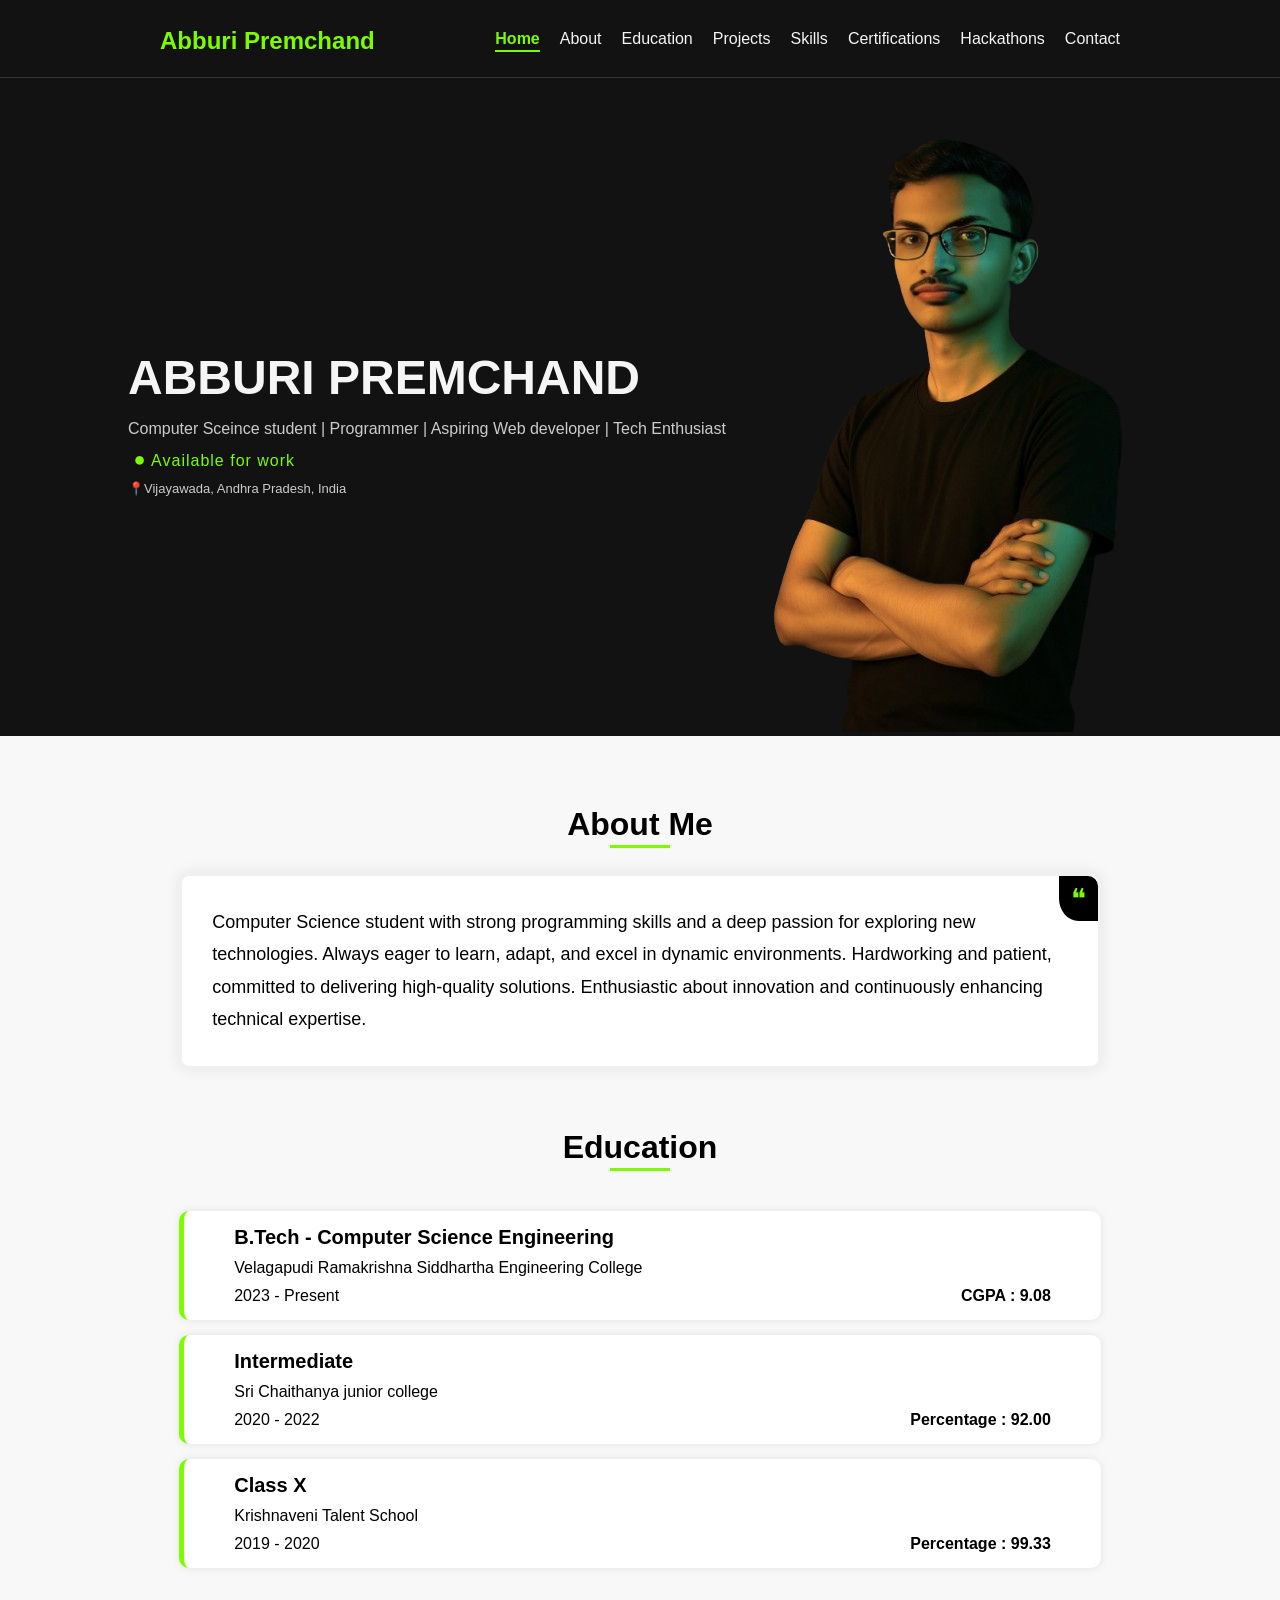
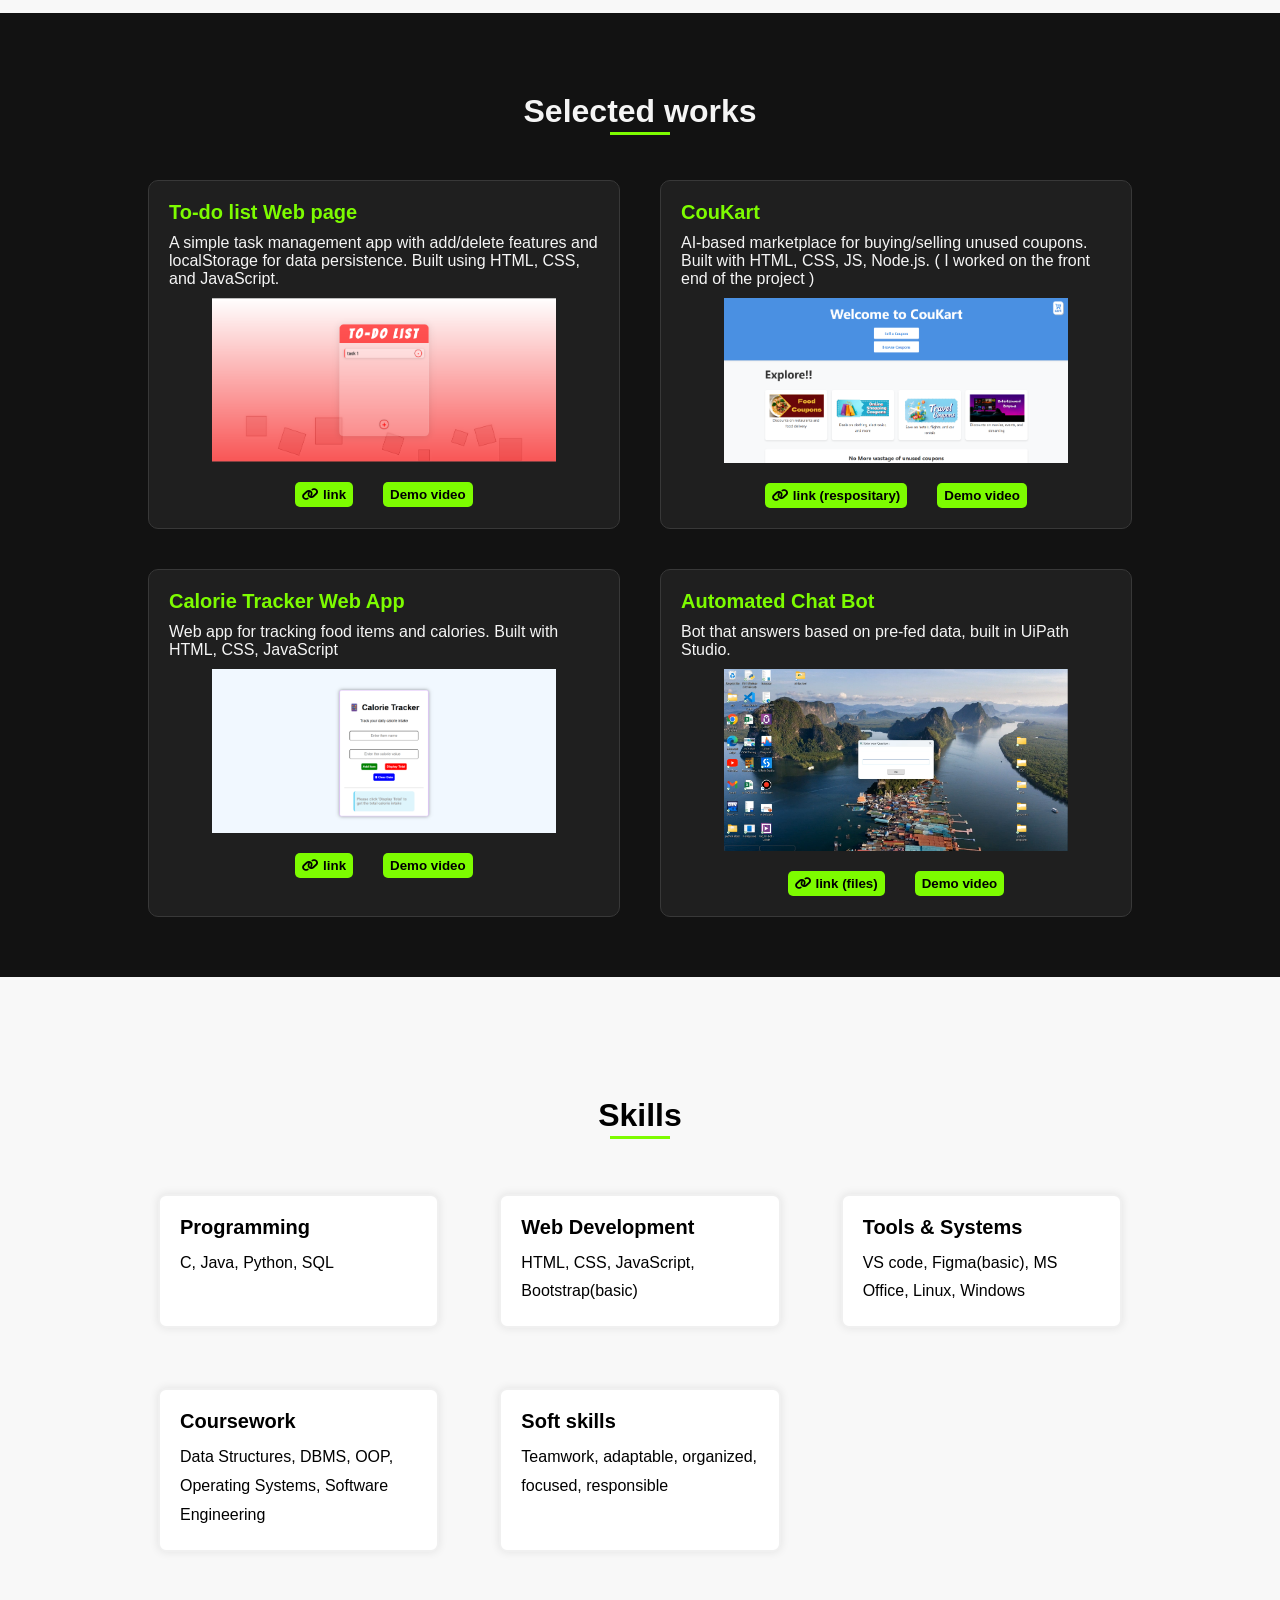
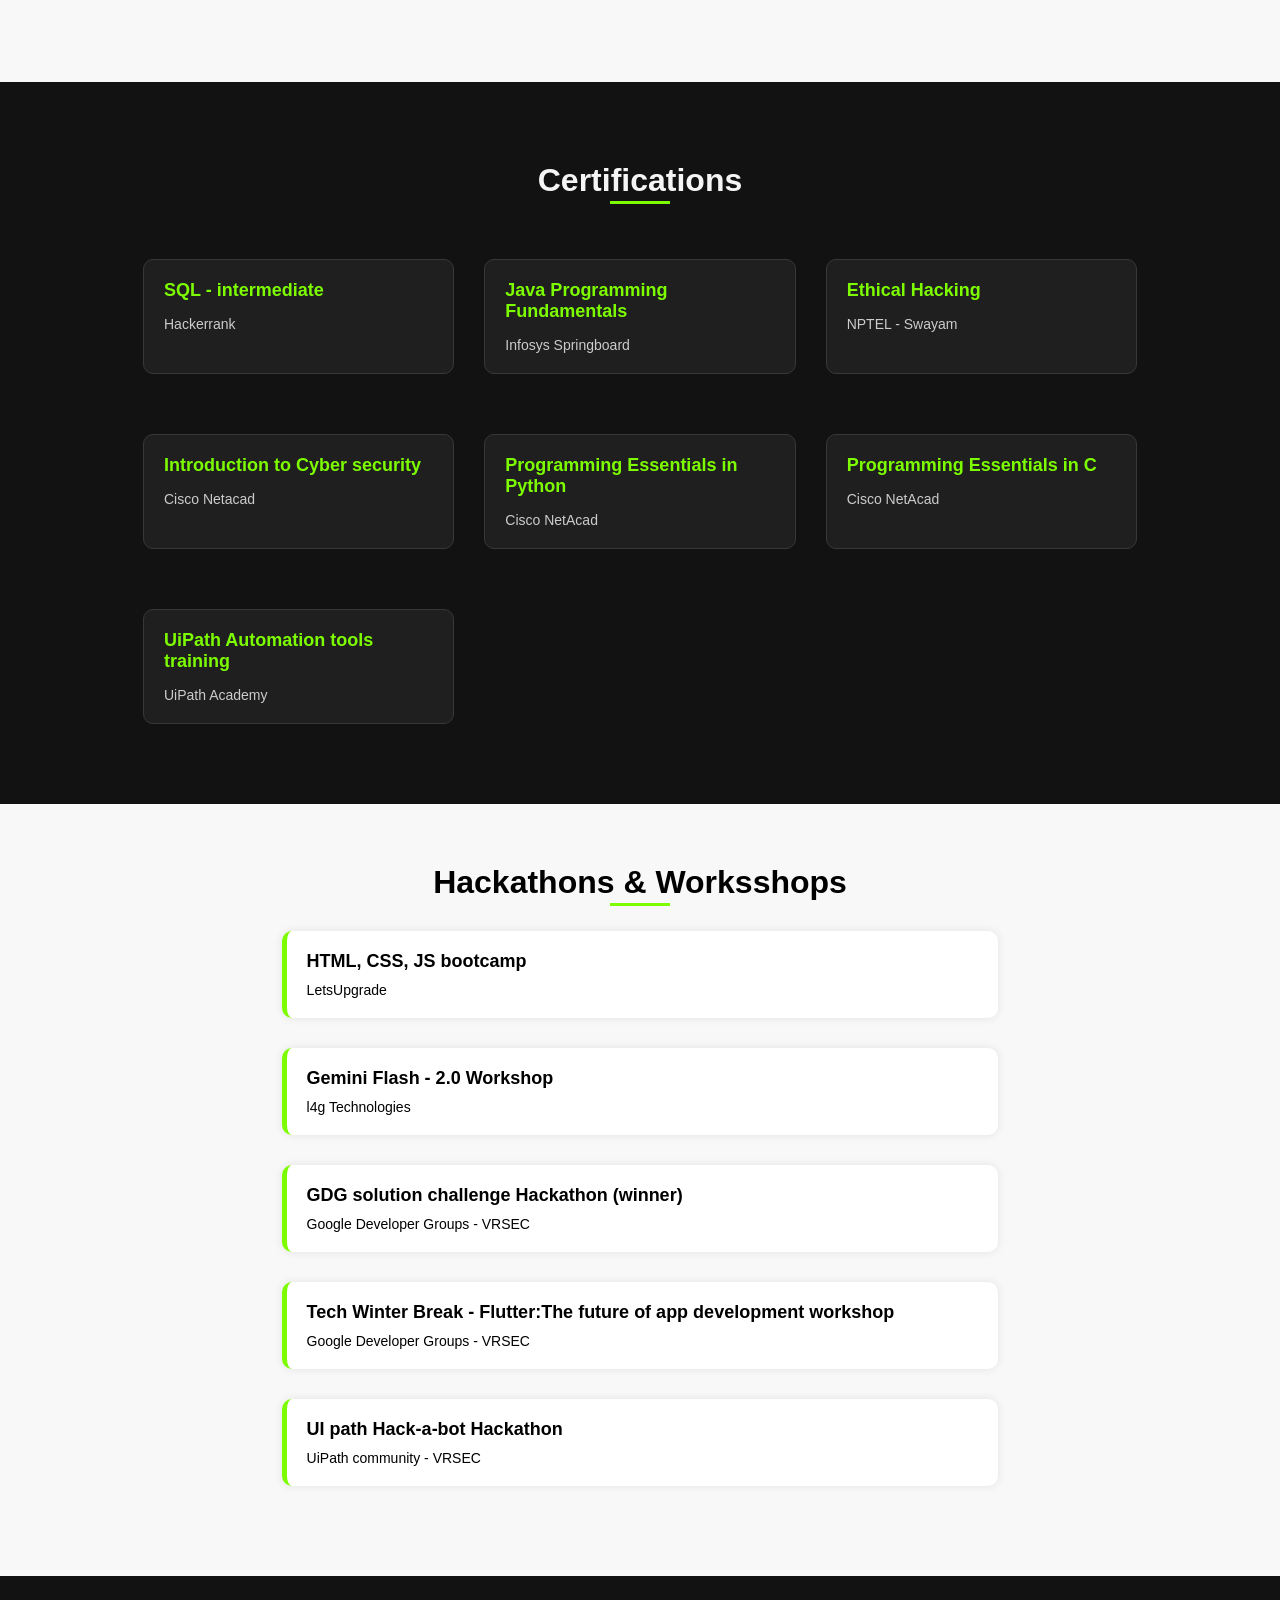
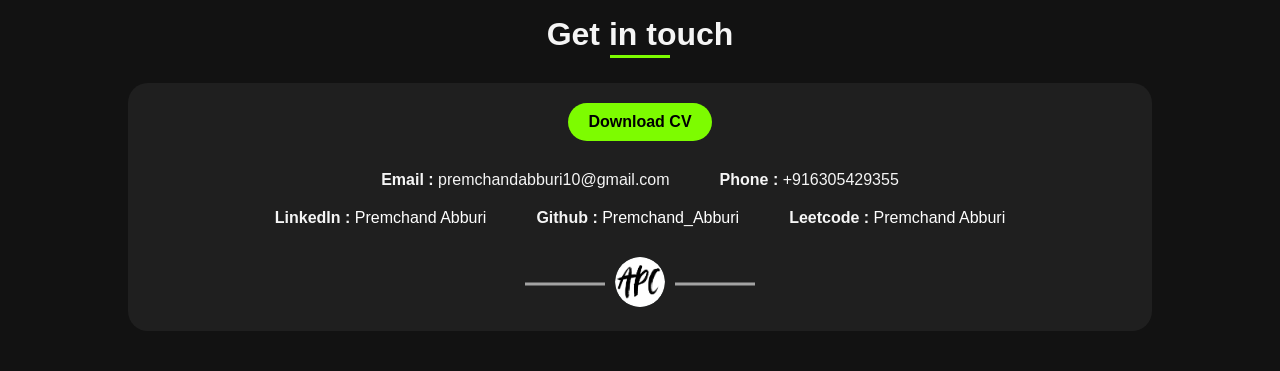
==== index.html @ 91c84985 "Update index.html" ====
<!DOCTYPE html>
<html lang="en">
<head>
    <meta charset="UTF-8">
    <meta name="viewport" content="width=device-width, initial-scale=1.0">
    <title>Abburi Premchand | Portfolio</title>
    <link rel="stylesheet" href="style.css">
    <link rel="stylesheet" href="https://cdnjs.cloudflare.com/ajax/libs/font-awesome/6.5.0/css/all.min.css">
    <link rel="icon" type="image/png" href="./resources/logo.png">
<body>
    <header>
        <div class="header-bar">
            <div>
                <h1><a id="name" href="#">Abburi Premchand</a></h1>
            </div>
            <div class="menu-toggle">
                <i class="fas fa-bars open-menu"></i>
                <i class="fas fa-times close-menu"></i>
            </div>

            <nav class="nav-bar">
                <ul>
                    <li class="nav-links"><a href="#Home">Home</a></li>
                    <li class="nav-links"><a href="#About">About</a></li>
                    <li class="nav-links"><a href="#Education">Education</a></li>
                    <li class="nav-links"><a href="#Projects">Projects</a></li>
                    <li class="nav-links"><a href="#Skills">Skills</a></li>
                    <li class="nav-links"><a href="#Certifications">Certifications</a></li>
                    <li class="nav-links"><a href="#Hackathons">Hackathons</a></li>
                    <li class="nav-links"><a href="#Contact">Contact</a></li>
                </ul>
            </nav>
        </div>
    </header>
    <main>
        <div id="Home" class="block b">
            <div class="intro-div">
                <div>
                    <h1 class="title"></h1>
                    <p class="tagline">Computer Sceince student | Programmer | Aspiring Web developer | Tech Enthusiast</p>
                    <strong class="availability"> &nbsp;<span class="blink">●</span> Available for work</strong>
                    <p class="location">📍Vijayawada, Andhra Pradesh, India</p>
                </div>
                <div class="image">
                    <img src="./resources/photo 1.png"/>
                </div>
            </div>
        </div>

        <div  class="block w">
            <div id="About" class="about-div">
                <h1 class="heading">About Me</h1>
                <div class="about-wrap">
                    <div class="quote-icon">❝</div>
                    <p>Computer Science student with strong programming skills and a deep passion for 
                    exploring new technologies. Always eager to learn, adapt, and excel in dynamic environments. 
                    Hardworking and patient, committed to delivering high-quality solutions. Enthusiastic about
                    innovation and continuously enhancing technical expertise.</p>
                </div>
            </div>
            <div id="Education" class="education">
                <h1 class="heading">Education</h1>
                <div class="edu-card">
                    <h3>B.Tech - Computer Science Engineering</h3>
                    <p>Velagapudi Ramakrishna Siddhartha Engineering College</p>
                    <div class="ay-per">
                        <p>2023 - Present</p>
                        <strong>CGPA : 9.08</strong>
                    </div>
                </div>
                <div class="edu-card">
                    <h3>Intermediate</h3>
                    <p>Sri Chaithanya junior college</p>
                    <div class="ay-per">
                        <p>2020 - 2022</p>
                        <strong>Percentage : 92.00</strong>
                    </div>
                </div>
                <div class="edu-card">
                    <h3>Class X</h3>
                    <p>Krishnaveni Talent School</p>
                    <div class="ay-per">
                        <p>2019 - 2020</p>
                        <strong>Percentage : 99.33</strong>
                    </div>
                </div>
            </div>
        </div>

        <div id="Projects" class="block b">
            <div class="works">
                <h1 class="heading">Selected works</h1>
                <div class="project-container">
                    <div class="project-card">
                        <h2>To-do list Web page</h2>
                        <p>A simple task management app with add/delete features and localStorage for data persistence. 
                            Built using HTML, CSS, and JavaScript.</p>
                        <div class="image">
                            <img src="./resources/p-images/todo.png" alt="to-do list"/>
                        </div>
                        <div class="view-btns">
                            <button><a href="https://premchand105.github.io/to-do-list/" target="_blank">
                                <i class="fa-solid fa-link"></i> link</a></button>
                            <button><a href="./resources/p-videos/to-do.mp4" target="_blank">Demo video</a></button>
                        </div>
                    </div>
                    <div class="project-card">
                        <h2>CouKart</h2>
                        <p>AI-based marketplace for buying/selling unused coupons. Built with HTML, CSS, JS, Node.js.
                            ( I worked on the front end of the project )
                        </p>
                        <div class="image">
                            <img src="./resources/p-images/coukart.png" alt="Coukart"/>
                        </div>
                        <div class="view-btns">
                            <button><a href="https://github.com/Premchand105/coukart" target="_blank">
                                <i class="fa-solid fa-link"></i> link (respositary)</a></button>
                            <button><a href="./resources/p-videos/coukart.mp4" target="_blank">Demo video</a></button>
                        </div>
                    </div>
                    <div class="project-card">
                        <h2>Calorie Tracker Web App</h2>
                        <p>Web app for tracking food items and calories. Built with HTML, CSS, JavaScript</p>
                        <div class="image">
                            <img src="./resources/p-images/ct.png" alt="Calorie tracker"/>
                        </div>
                        <div class="view-btns">
                            <button><a href="https://premchand105.github.io/calorie-tracker/" target="_blank">
                                <i class="fa-solid fa-link"></i> link</a></button>
                            <button><a href="./resources/p-videos/tracker.mp4" target="_blank">Demo video</a></button>
                        </div>
                    </div>
                    <div class="project-card">
                        <h2>Automated Chat Bot</h2>
                        <p>Bot that answers based on pre-fed data, built in UiPath Studio.</p>
                        <div class="image">
                            <img src="./resources/p-images/faq.png" alt="Faq bot"/>
                        </div>
                        <div class="view-btns">
                            <button><a href="https://drive.google.com/drive/folders/15lU3_PEmk8-V2OJkUZu6R7FpOz_mgQf4?usp=sharing"
                                 target="_blank"><i class="fa-solid fa-link"></i> link (files)</a></button>
                            <button><a href="./resources/p-videos/bot.mp4" target="_blank">Demo video</a></button>
                        </div>
                    </div>
                </div>
            </div>
        </div>
        
        <div id="Skills" class="block w">
            <div class="skills">
                <h1 class="heading">Skills</h1>
                <div class="s-container">
                    <div class="s-card">
                        <h3>Programming</h3>
                        <p>C, Java, Python, SQL</p>
                    </div>
                    <div class="s-card">
                        <h3>Web Development</h3>
                        <p>HTML, CSS, JavaScript, Bootstrap(basic)</p>
                    </div>
                    <div class="s-card">
                        <h3>Tools & Systems</h3>
                        <p>VS code, Figma(basic), MS Office, Linux, Windows</p>
                    </div>
                    <div class="s-card">
                        <h3>Coursework</h3>
                        <p>Data Structures, DBMS, OOP, Operating Systems, Software Engineering</p>
                    </div>
                    <div class="s-card">
                        <h3>Soft skills</h3>
                        <p> Teamwork, adaptable, organized, focused, responsible</p>
                    </div>
                </div>
            </div>
        </div>

        <div id="Certifications" class="block b">
            <div class="certifications">
                <h1 class="heading">Certifications</h1>
                <div class="certification-container">
                    <div class="certificate-card">
                        <h3>SQL - intermediate</h3>
                        <p>Hackerrank</p>
                    </div>
                    <div class="certificate-card">
                        <h3>Java Programming Fundamentals</h3>
                        <p>Infosys Springboard</p>
                    </div>
                    <div class="certificate-card">
                        <h3>Ethical Hacking</h3>
                        <p>NPTEL - Swayam</p>
                    </div>
                    <div class="certificate-card">
                        <h3>Introduction to Cyber security</h3>
                        <p>Cisco Netacad</p>
                    </div>
                    <div class="certificate-card">
                        <h3>Programming Essentials in Python</h3>
                        <p>Cisco NetAcad</p>
                    </div>
                    <div class="certificate-card">
                        <h3>Programming Essentials in C</h3>
                        <p>Cisco NetAcad</p>
                    </div>
                    <div class="certificate-card">
                        <h3> UiPath Automation tools training</h3>
                        <p>UiPath Academy</p>
                    </div>
                </div>
            </div>
        </div>

        <div id="Hackathons" class="block w">
            <div class="events">
                <h1 class="heading">Hackathons & Worksshops</h1>
                <div class="event-card">
                    <h3>HTML, CSS, JS bootcamp</h3>
                    <p>LetsUpgrade</p>
                </div>
                <div class="event-card">
                    <h3>Gemini Flash - 2.0 Workshop</h3>
                    <p>l4g Technologies</p>
                </div>
                <div class="event-card">
                    <h3>GDG solution challenge Hackathon (winner)</h3>
                    <p>Google Developer Groups - VRSEC</p>
                </div>
                <div class="event-card">
                    <h3>Tech Winter Break - Flutter:The future of app development workshop</h3>
                    <p>Google Developer Groups - VRSEC</p>
                </div>
                <div class="event-card">
                    <h3> UI path Hack-a-bot Hackathon</h3>
                    <p> UiPath community - VRSEC</p>
                </div>
            </div>
        </div>
    </main>
    <footer id="Contact">
        <h1 class="heading">Get in touch</h1>
        <div class="contact">
            <div class="resume">
                <button><a href="resources/Abburi-Premchand_resume.pdf" download>Download CV</a></button>
            </div>
            <div class="contact-info">
                <div class="contact-card">
                    <strong>Email :&nbsp;</strong>
                    <p>premchandabburi10@gmail.com</p>
                </div>
                <div class="contact-card">
                    <strong>Phone :&nbsp;</strong>
                    <p>+916305429355</p>
                </div>
            </div>
            <div class="socials">
                <div class="contact-card">
                    <strong>LinkedIn :&nbsp;</strong>
                    <p><a href="https://www.linkedin.com/in/premchand-abburi-3474462a4">Premchand Abburi</a></p>
                </div>
                <div class="contact-card">
                    <strong>Github :&nbsp;</strong>
                    <p><a href="https://github.com/Premchand105">Premchand_Abburi</a></p>
                </div> 
                <div class="contact-card">
                    <strong>Leetcode :&nbsp;</strong>
                    <p><a href="https://leetcode.com/u/Premchand_Abburi/">Premchand Abburi</a></p>
                </div>
            </div>

            <div class="b-icon">
                <img src="./resources/logo.png" alt="icon">
            </div>
        </div>
    </footer>
    <script src="script.js"></script>
</body>
</html>
---- style.css ----
*{
    margin: 0;
    padding: 0;
    box-sizing: border-box;
}
html{
    scroll-behavior: smooth;
}
body{
    background: rgb(18, 18, 18);
    color: rgb(245, 245, 245);
    font-family: Arial, sans-serif;
}
.block{
    width: 100%;
    padding-left: 10%;
    padding-right: 10%;
}
.b{
    background: rgb(18, 18, 18);
}
.w{
    background: #f8f8f8;
    color: black;
}
header{
    position: fixed;
    top: 0;
    width: 100%;
    background-color: rgb(18, 18, 18);
    z-index: 100;
    border-bottom: 1px solid #333;
    padding: 20px 40px;
    display: flex;
    justify-content: center;
}

.header-bar{
    width: 80%;
    display: flex;
    align-items: center;
    justify-content: space-between;
}

#name {
    font-size: 24px;
    font-weight: bold;
    color: #7DFC00;
    white-space: nowrap;
    margin-right: 30px;
}

a{
    text-decoration: none;
}

.nav-bar ul{
    display: flex;
    gap: 20px;
    list-style: none;
}

.nav-bar ul li a{
        color: #f5f5f5;
}

main{    
    padding-top: 120px;
}

#Home{
    scroll-margin-top:120px ;
}
#About, #Education, #Projects, #Skills, #Certifications, #Hackathons{
    scroll-margin-top:70px ;
}
.intro-div{
    display: flex;
    align-items: center;
    justify-content: space-between;
}

.title{
    font-size: 48px;
    color: #f5f5f5;
    margin-bottom: 15px;
    font-weight: bolder;
    white-space: nowrap; 
}

.tagline{
    color: rgb(204, 204, 204);
    margin: 10px 0;
}

.availability, .location{
    margin: 10px 0;
}

.availability{
    color: #7DFC00;
    font-weight: 500;
    letter-spacing: 1px;
}

.blink{
    font-size: 20px;
    animation: blink 1.5s linear infinite;
}

.location{
    font-size: 13px;
    color: #ccc;
}

@keyframes blink{
    0%{opacity: 0.3;}
    50%{opacity: 1;}
    100%{opacity: 0.3;}
}

.nav-links{
    position: relative;
}

.nav-links a:hover{
    color: #7DFC00;
}

.nav-links::after{
    content: '';
    position: absolute;
    bottom: -5px;
    left: 0;
    width: 0;
    height: 3px;
    background-color: #7DFC00;
    transition: width 0.3s ease;
}

.nav-links:hover::after {
    width: 100%;
}

.heading{
    display: inline-block;
    position: relative;
    margin-bottom: 30px;
    font-size: 32px;
}

.heading::after{
    content: '';
    position: absolute;
    left: 50%;
    bottom: -5px;
    transform: translateX(-50%);
    height: 3px;
    width: 60px;
    background: #7dfc00;
}

.about-div{
    text-align: center;
    padding-top: 70px;
}
.about-div .about-wrap{
    width: 90%;
    padding: 30px;
    text-align: left;
    margin-left: auto;
    margin-right: auto;
    background: #fff;
    border-radius: 10px;
    box-shadow: 0 0 15px rgba(0, 0, 0, 0.089);
    border: 3px solid #f0f0f0;
    z-index: 1;
    position: relative;
}

.quote-icon{
    position: absolute;
    top: 0;
    right: 0;
    background-color: #000000;
    color: #7dfc00;
    font-size: 28px;
    padding: 6px 12px;
    border-top-right-radius: 10px;
    border-bottom-left-radius: 50%;
}

.about-div div p{
    font-size: 18px;
    line-height: 1.8;
}

.about-div .about-wrap:hover{
    border: 3px solid #7dfc00;
}


.education{
    padding-top: 60px;
    text-align: center;
    padding-bottom: 30px;
}

.edu-card{
    width: 90%;
    background-color: #fff;
    text-align: left;
    margin: 15px auto;
    padding: 15px 50px;
    box-shadow: 0 0 10px rgba(0, 0, 0, 0.089);
    border-radius: 10px;
    border-left: 5px solid #7dfc00;
    transition: transform 0.1s ease-in-out;
}

.edu-card h3{
    font-size: 20px;
    margin-bottom: 10px;
}

.ay-per{
    padding-top: 10px;
    display: flex;
    justify-content: space-between;
    align-items: center;
}

.edu-card:hover{
    transform: scale(1.02);
}

.works{
    padding-top: 80px;
    text-align: center;
    padding-bottom: 40px;
}

.project-container{
    display: grid;
    grid-template-columns: repeat(2,2fr);
}
.project-card{
    padding: 20px 20px;
    margin: 20px;
    background-color: #1f1f1f;
    backdrop-filter: blur(20px);
    border: 1px solid #383838;
    border-radius: 10px;
    text-align: left;
    transition: border 0.3s ease-in-out, transform 0.3s ease-in-out;
}
.project-card h2{
    color: #7DFC00;
    font-size: 20px;
    margin-bottom: 10px;
}
.project-card .image{
    display: flex;
    justify-content: center;
}
.project-card .image img{
    margin: 10px 0;
    width: 80%;
}
.project-card:hover{
    border: 1px solid #7dfc00;
    transform: scale(1.02);
}

.view-btns {
    display: flex;
    justify-content: center;
    margin-top: 10px;
    gap: 30px;
}
.view-btns button{
    padding: 5px 7px;
    border: none;
    background-color: #7DFC00;
    font-weight: bold;
    border-radius: 5px;
}
.view-btns button a{
    color: black;
}
.view-btns button:hover{
    background-color: #bcfe79;
}

.skills{
    padding-top: 120px;
    text-align: center;
    padding-bottom: 100px;
}

.s-container{
    display: grid;
    grid-template-columns: repeat(3,1fr);
}
.s-card{
    text-align: left;
    background-color: #fff;
    margin: 30px;
    padding: 20px;
    border-radius: 8px;
    box-shadow: 0px 0px 10px rgba(0, 0, 0, 0.089);
    border: 2px solid #f0f0f0;
}

.s-card h3{
    margin-bottom: 10px;
    font-size: 20px;
}

.s-card p{
    font-size: 16px;
    line-height: 1.8;
}

.s-card:hover{
    border: 2px solid #7dfc00;
    transform: scale(1.02);
}

.certifications{
    padding: 80px 0 50px;
    text-align: center;
}
.certification-container{
    display: grid;
    grid-template-columns: repeat(3,1fr);

}
.certificate-card{
    background-color:#1f1f1f;
    text-align: left;
    margin: 30px 15px;
    padding: 20px;
    border-radius: 10px;
    border: 1px solid #383838;
}
.certificate-card h3{
    font-size: 18px;
    margin-bottom: 15px;
    color: #7dfc00;
}

.certificate-card p{
    color: #ccc;
    font-size: 14px;
}
.certificate-card:hover{
    border: 1px solid #7dfc00;
    transform: scale(1.02);
}

.events{
    text-align: center;
    padding: 60px 0;
}

.event-card{
    background-color: #fff;
    width: 70%;
    margin: 0 auto 30px;
    padding: 20px;
    box-shadow: 0 0 10px rgba(0, 0, 0, 0.089);
    border-radius: 10px;
    text-align: left;
    border-left: 5px solid #7dfc00;
}
.event-card h3{
    font-size: 18px;
    margin-bottom: 10px;
}
.event-card p{
    font-size: 14px;
}
.event-card:hover{
    transform: scale(1.02);
}

footer{
    padding: 40px 0;
    text-align: center;
}

.contact{
    background-color: #1f1f1f;
    width: 80%;
    margin: 0 auto;
    display: flex;
    justify-content: center;
    flex-direction: column;
    padding: 20px 10px;
    border-radius: 20px;
}

.contact-info, .socials{
    width: 100%;
    display: flex;
    justify-content: center;
    gap: 50px;
    margin: 10px 0;
}
.resume{
    margin-bottom: 20px;
}
.resume button a{
    color: black;
    font-weight: bold;
    font-size: 16px;
}
.resume button{
    border: none;
    background-color: #7dfc00;
    padding: 10px 20px;
    border-radius: 20px;
}

.contact-card{
    display: flex;
}

.socials .contact-card a{
    color: #fff;
}

.contact a:hover{
    text-decoration: underline;
    text-underline-offset: 2px;
}

.b-icon{
    position: relative;
    margin: 20px auto 0;
    border-radius: 50%;
}
.b-icon img{
    width: 50px;
    height: 50px;
    border-radius: 50%;
}
.b-icon::after, .b-icon::before {
    content: '';
    position: absolute;
    height: 3px;
    width: 80px;
    top: 50%;
    transform: translateY(-50%);
    background: rgba(255, 255, 255, 0.589);
}

.b-icon::after{
    right: 120%;
}

.b-icon::before{
    left: 120%;
}

.heading, .about-wrap, .edu-card, .project-card, .s-card, .certificate-card, .event-card, .contact {
  opacity: 0;
  transform: translateY(30px);
  transition: all 0.3s ease;
}

.animate-in {
  opacity: 1;
  transform: translateY(0);
}

.nav-links a.active-nav {
  color: #7DFC00;
  font-weight: bold;
  border-bottom: 2px solid #7DFC00;
  padding-bottom: 3px;
}

.menu-toggle {
    display: none;
    cursor: pointer;
    font-size: 24px;
    color: white;
}

.menu-toggle .close-menu {
    display: none;
}

button:hover{
    cursor: pointer;
}
@media (max-width: 1024px){
    .menu-toggle {
        display: block;
    }
    .header-bar{
        width: 100%;
    }
    .nav-bar {
        position: absolute;
        top: 100%;
        right: 0;
        background: #121212;
        width: 100%;
        padding: 20px 0;
        display: none;
        flex-direction: column;
        align-items: center;
        z-index: 200;
    }

    .nav-bar.active {
        display: flex;
    }

    .nav-bar ul {
        flex-direction: column;
        gap: 15px;
    }

    .nav-links {
        width: 100%;
        text-align: center;
    }

    .menu-toggle .open-menu {
        display: block;
    }

    .menu-toggle.active .open-menu {
        display: none;
    }

    .menu-toggle.active .close-menu {
        display: block;
    }

    .intro-div {
        flex-direction: column;
        text-align: center;
    }

    .project-container,
    .certification-container,
    .s-container {
        grid-template-columns: 1fr !important;
    }

    .event-card,
    .edu-card {
        width: 95%;
        padding: 15px;
    }

    .about-div .about-wrap {
        width: 95%;
    }
    
    .contact-info, .socials{
        flex-direction: column;
        gap: 10px;    
        font-size: 14px;
    }
    .contact-card{
        text-align: center;
        display: flex;
        justify-content: center;
    }
}

@media (max-width:480px){
    .intro-div h1{
        font-size: 32px;
    }
    #name{
        margin-right: 0;
    }
}
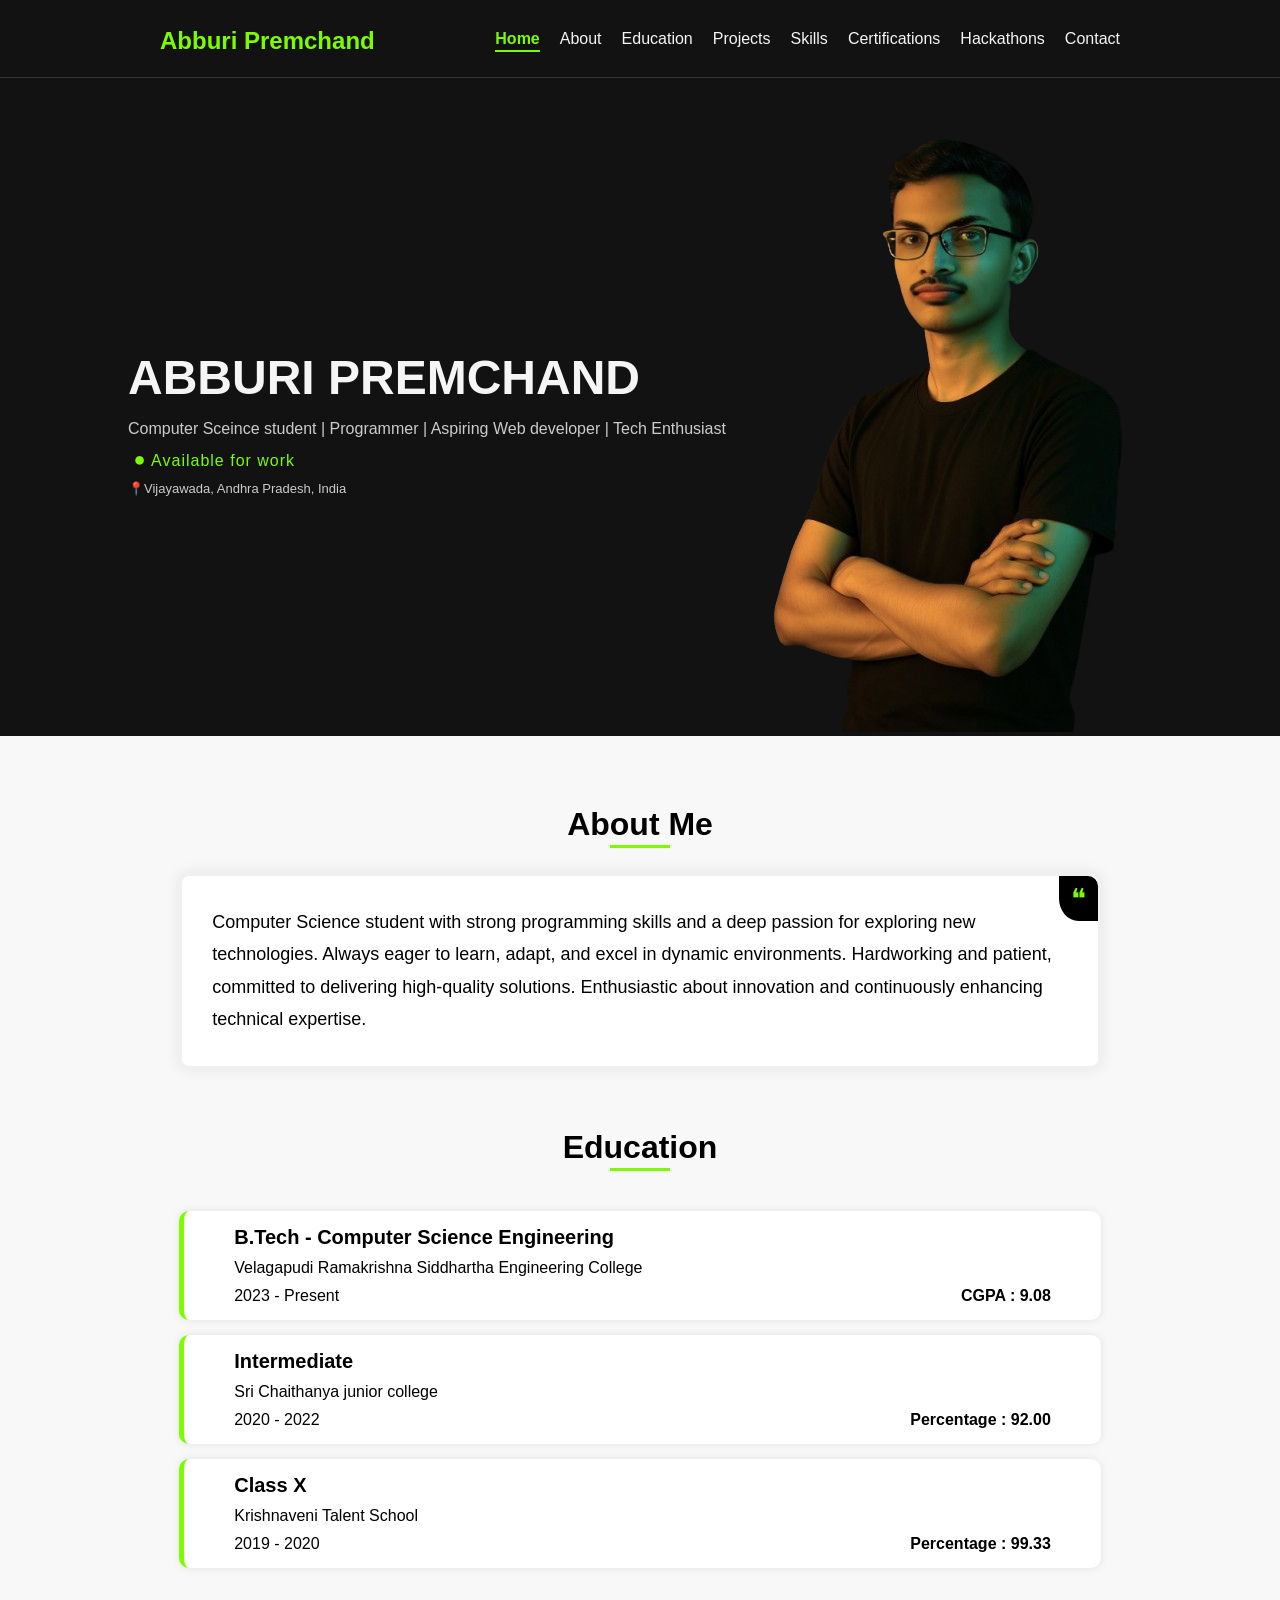
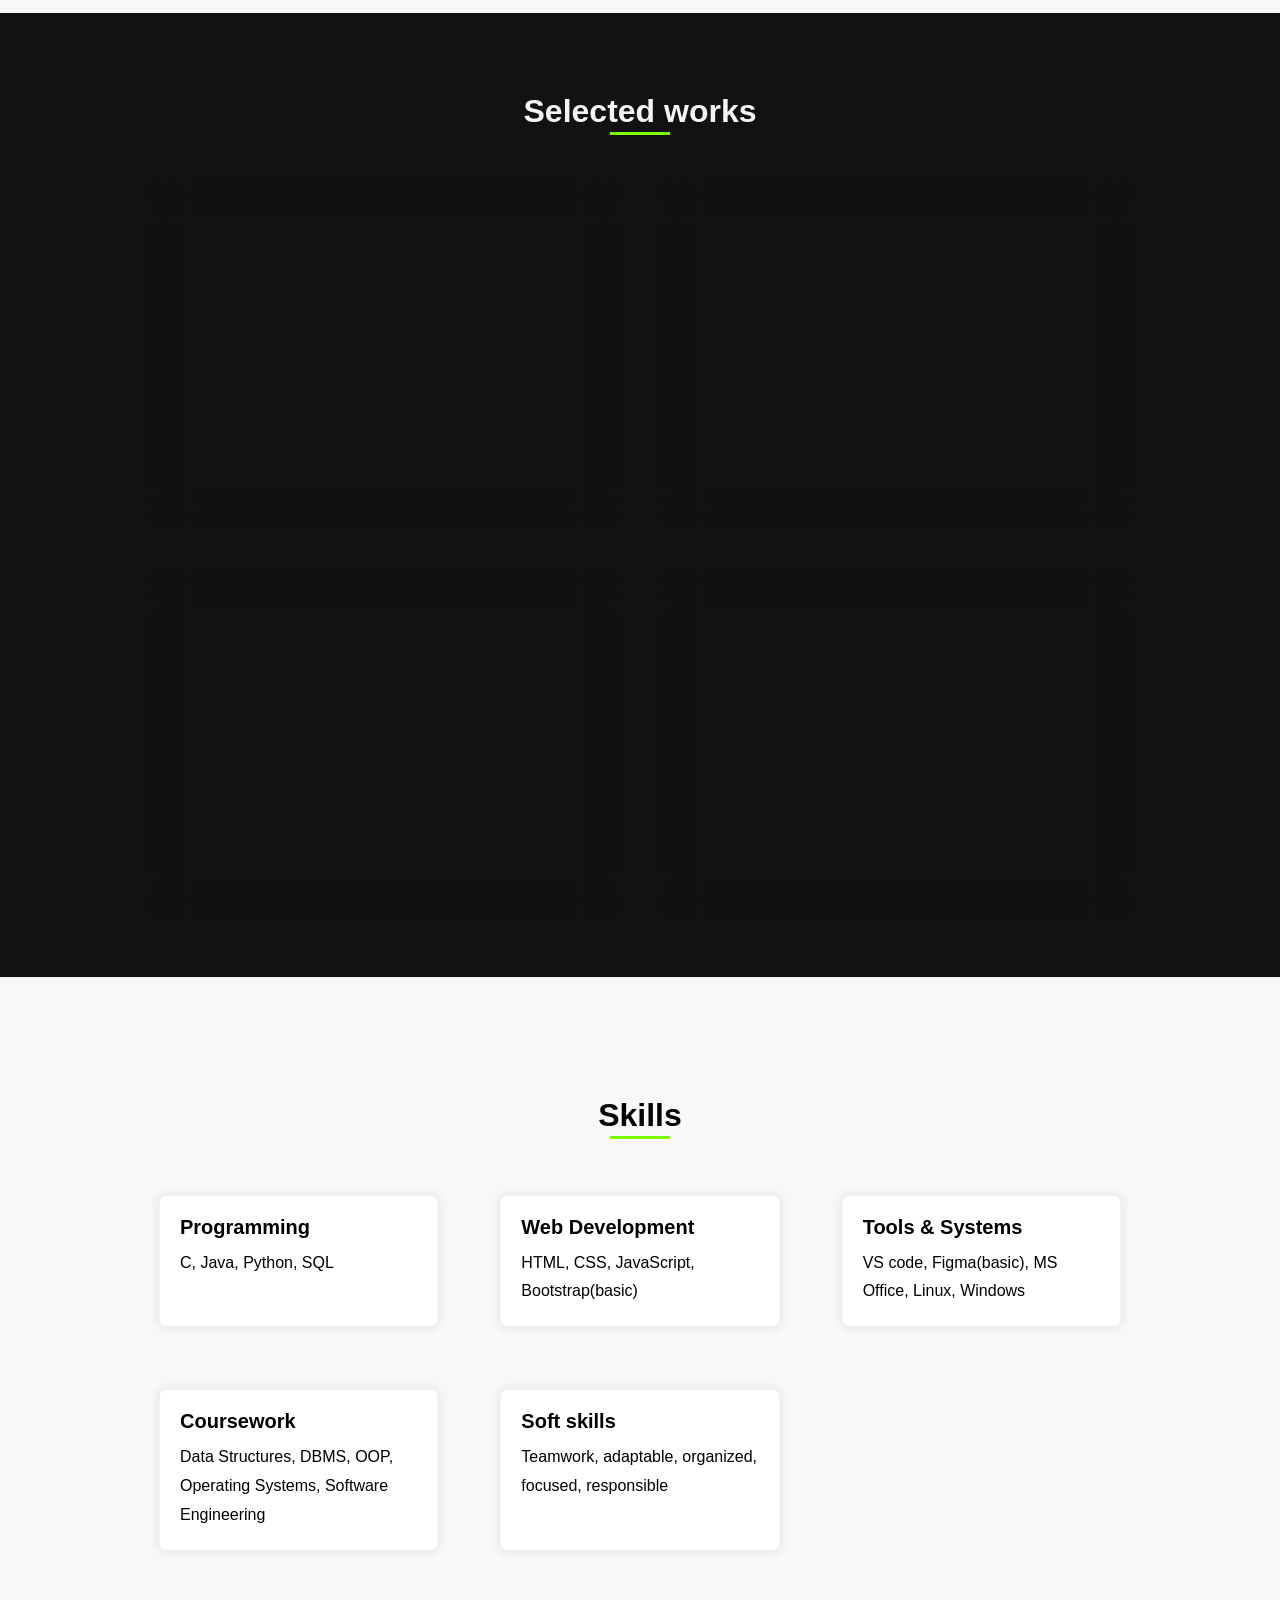
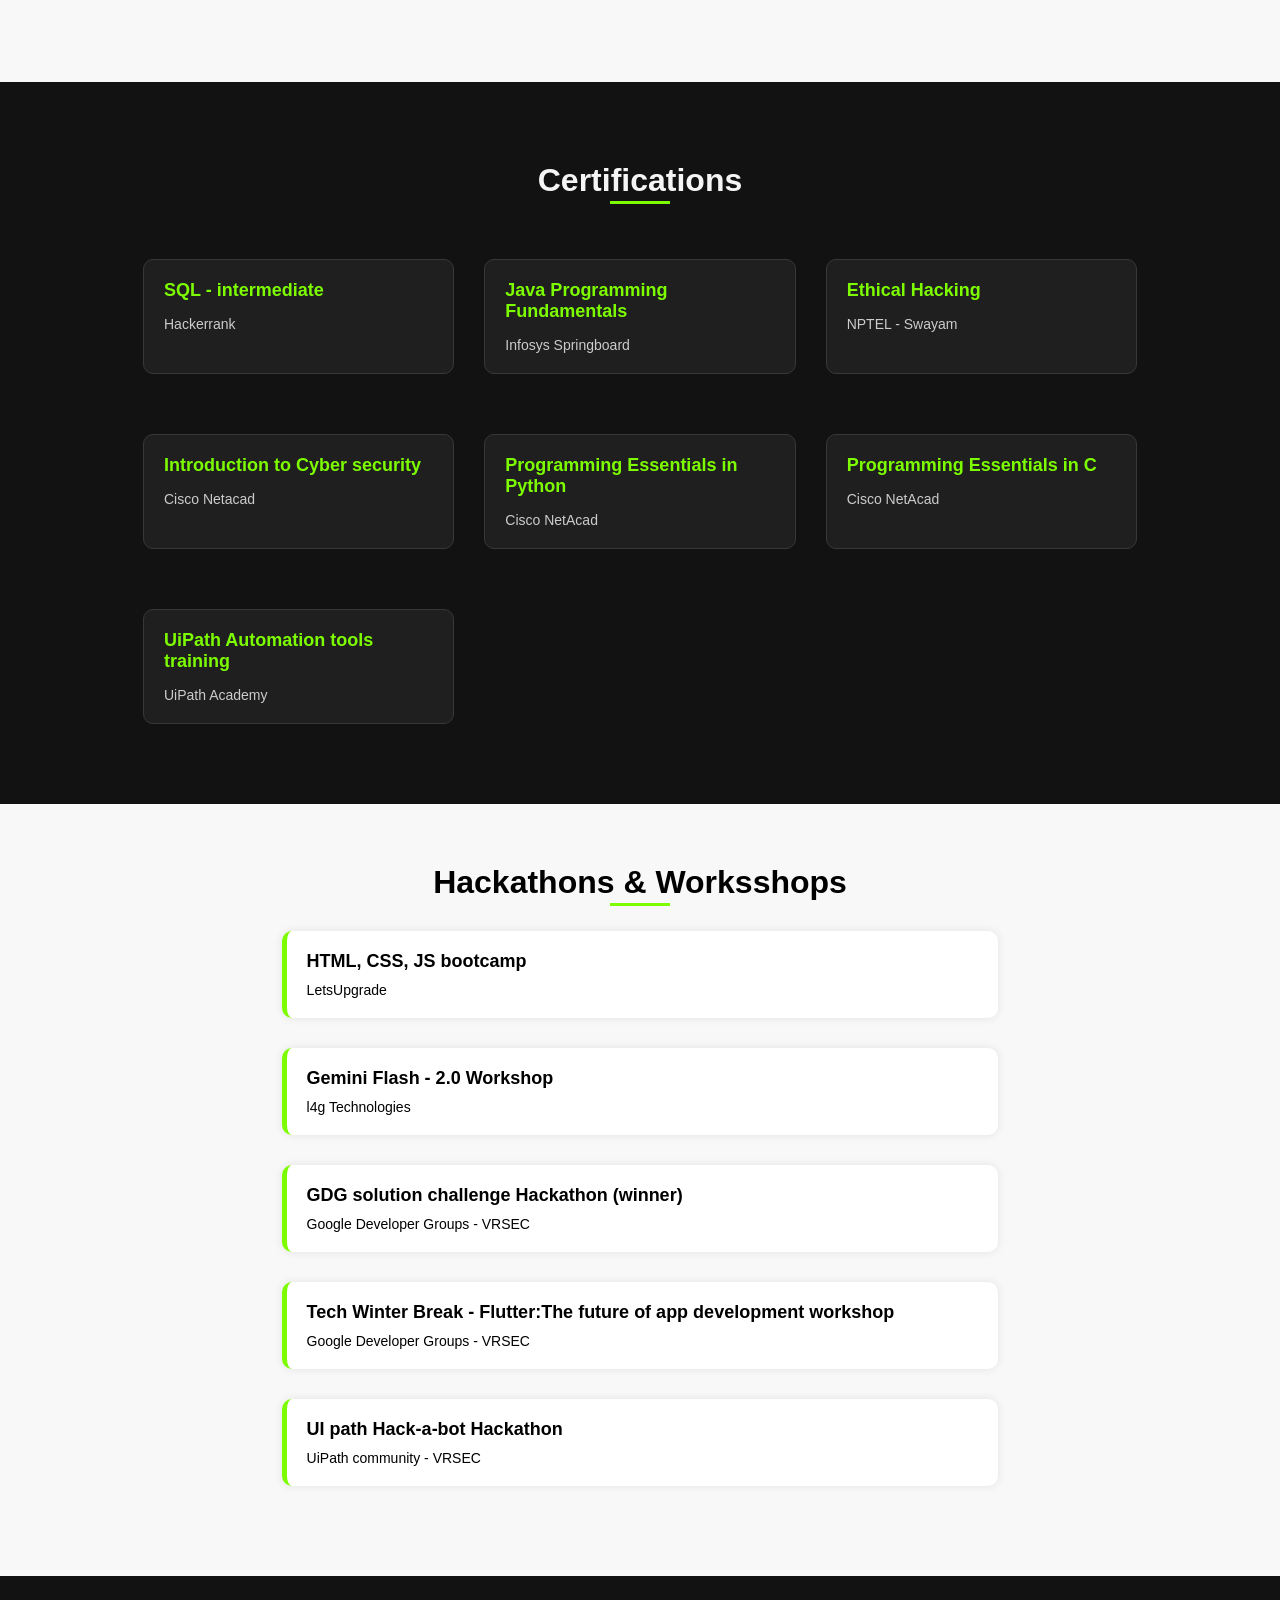
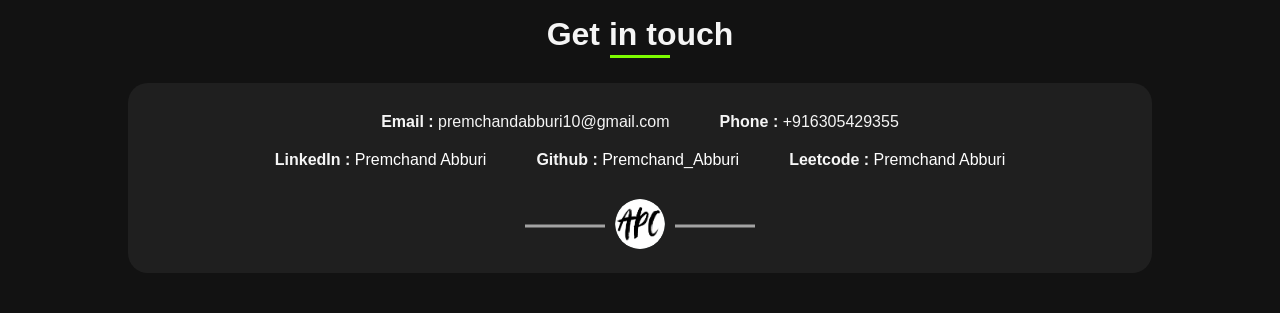
==== commit 90e071fe: "Update index.html comments on resume" ====
--- a/index.html
+++ b/index.html
@@ -239,9 +239,9 @@
     <footer id="Contact">
         <h1 class="heading">Get in touch</h1>
         <div class="contact">
-            <div class="resume">
+<!--             <div class="resume">
                 <button><a href="resources/Abburi-Premchand_resume.pdf" download>Download CV</a></button>
-            </div>
+            </div> -->
             <div class="contact-info">
                 <div class="contact-card">
                     <strong>Email :&nbsp;</strong>
@@ -275,3 +275,4 @@
     <script src="script.js"></script>
 </body>
 </html>
+
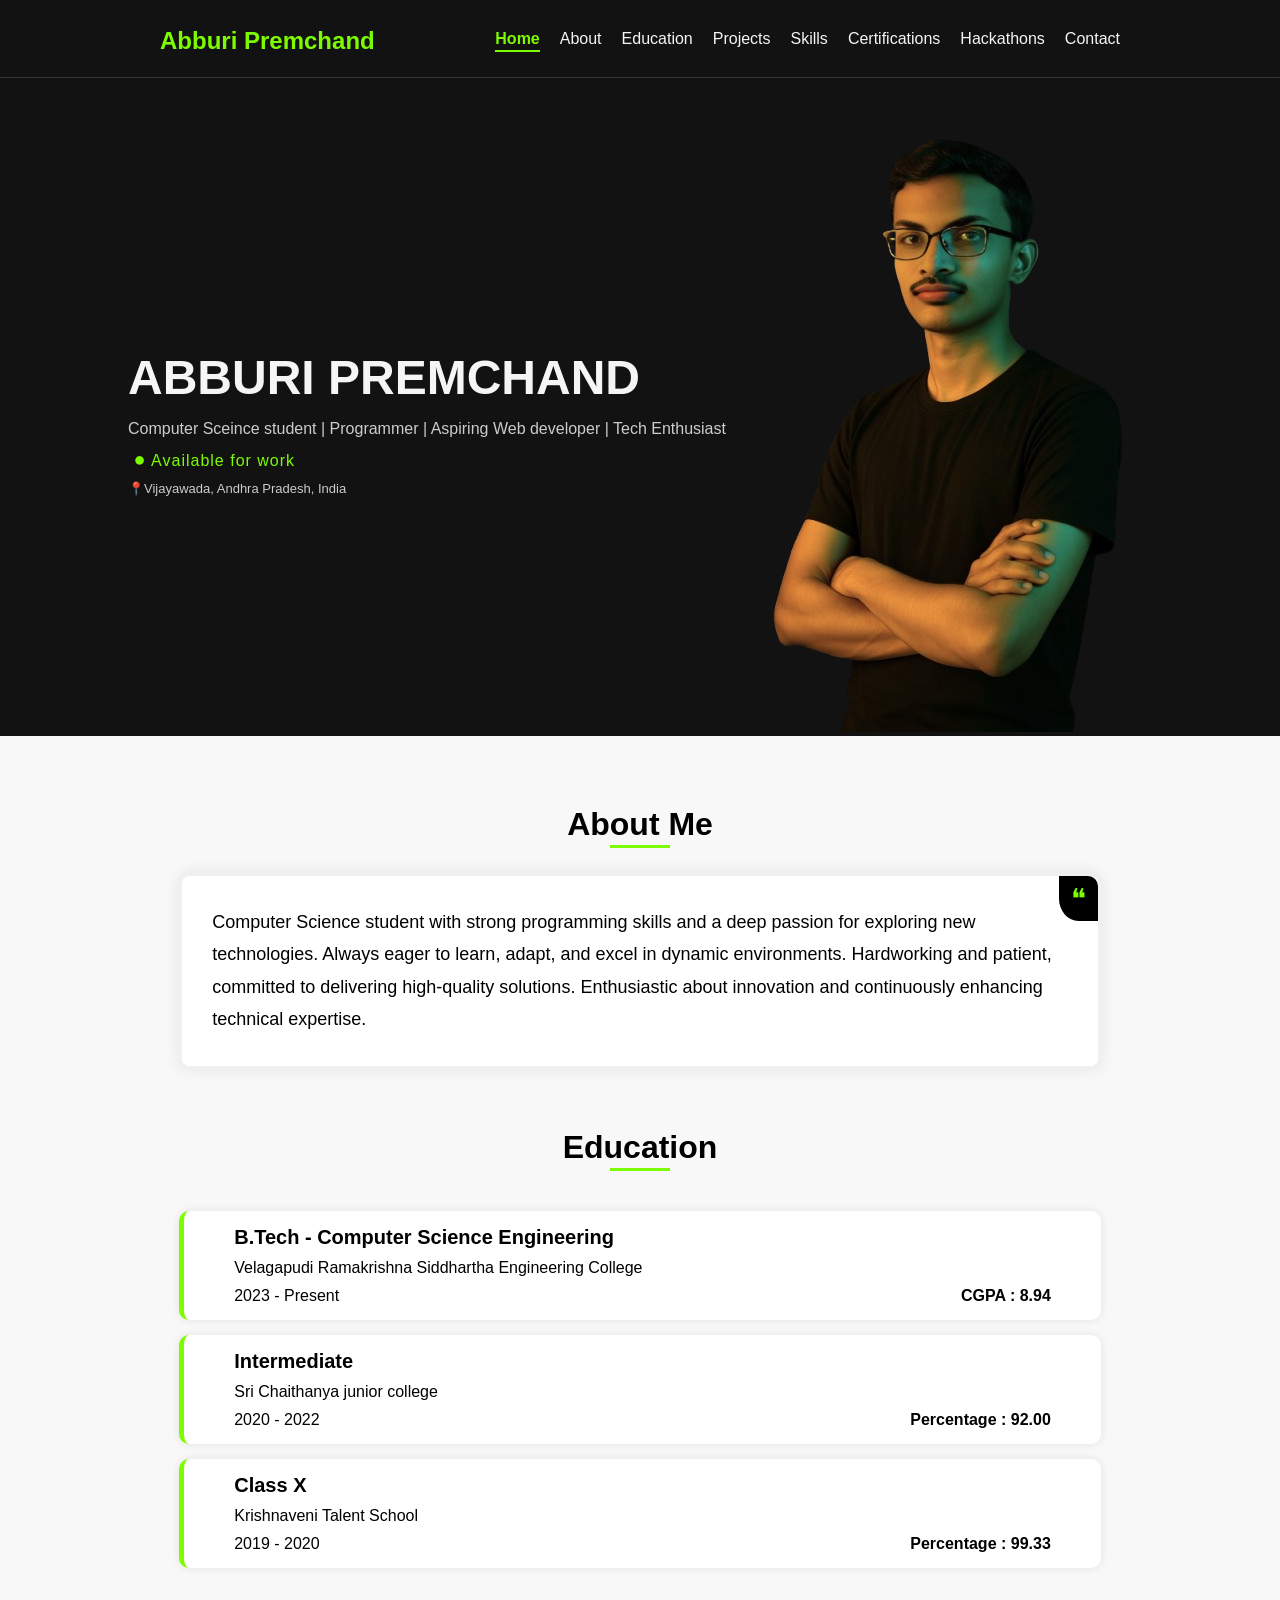
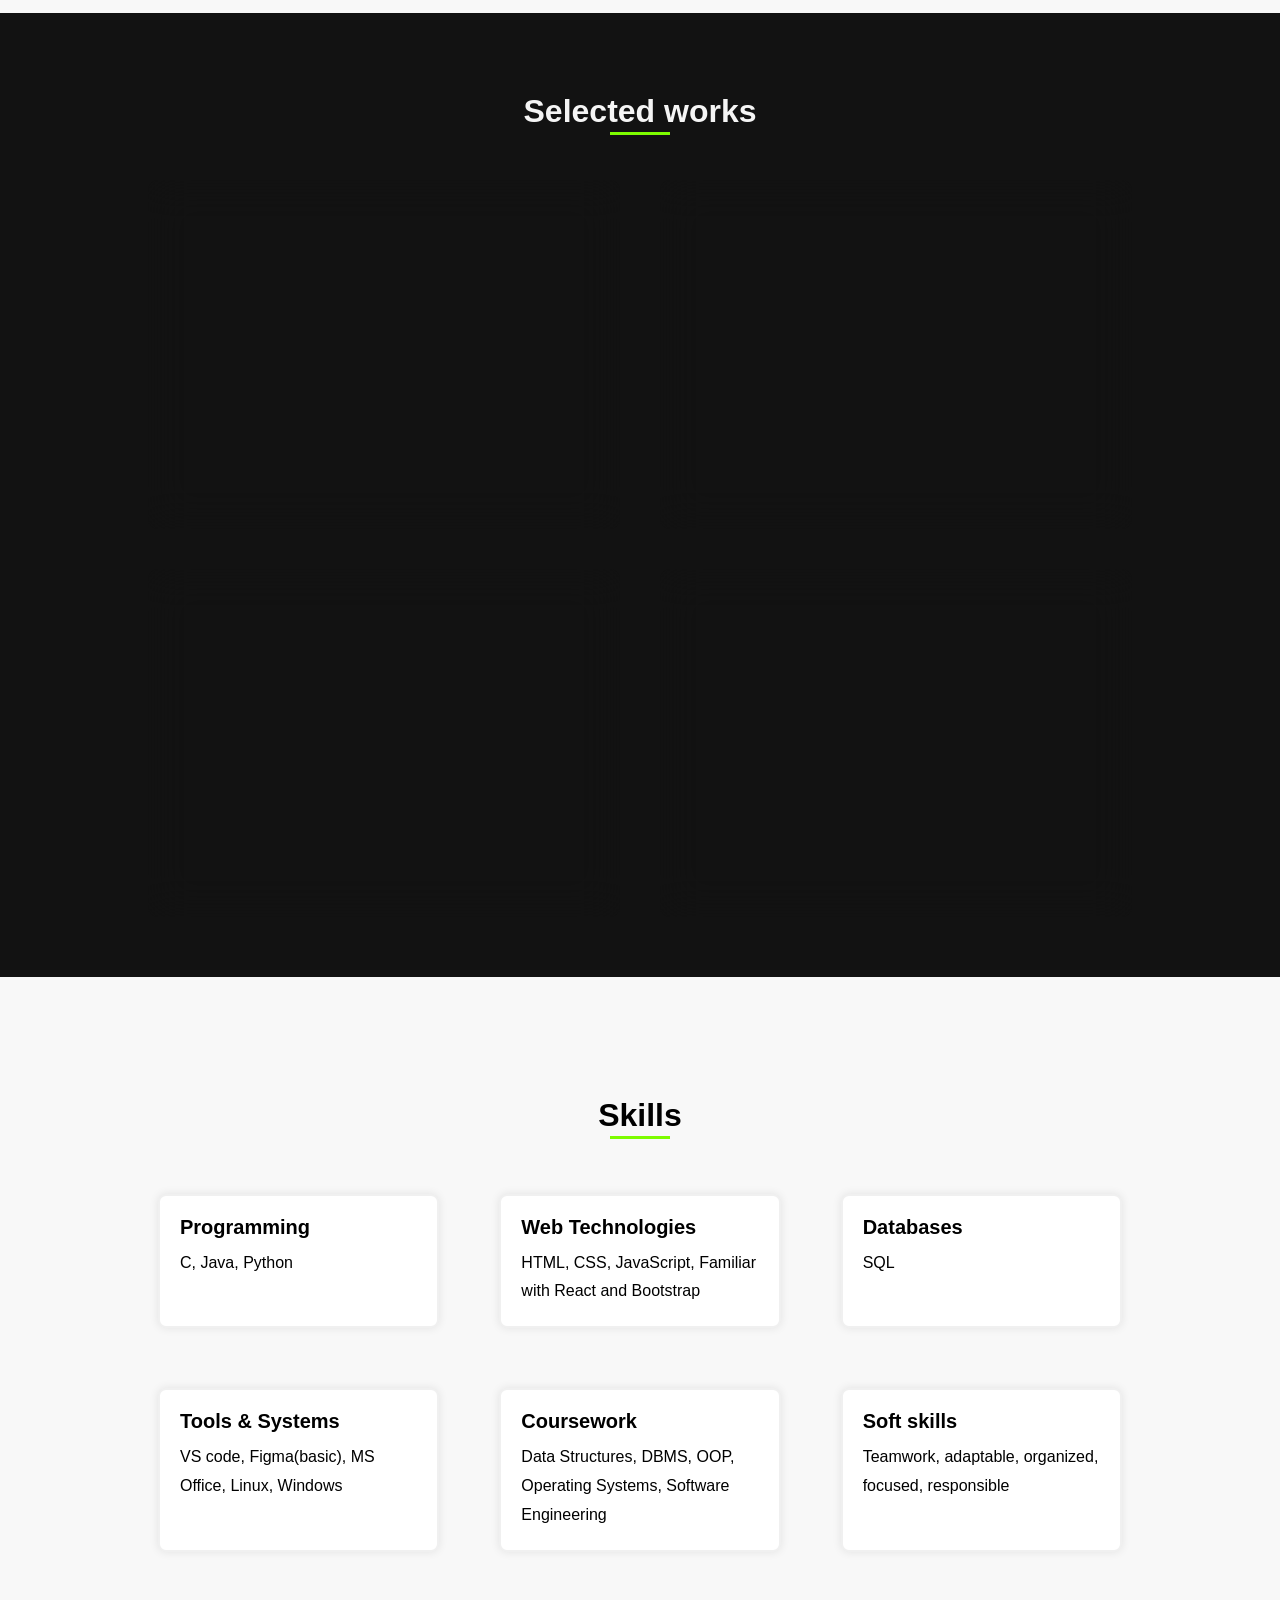
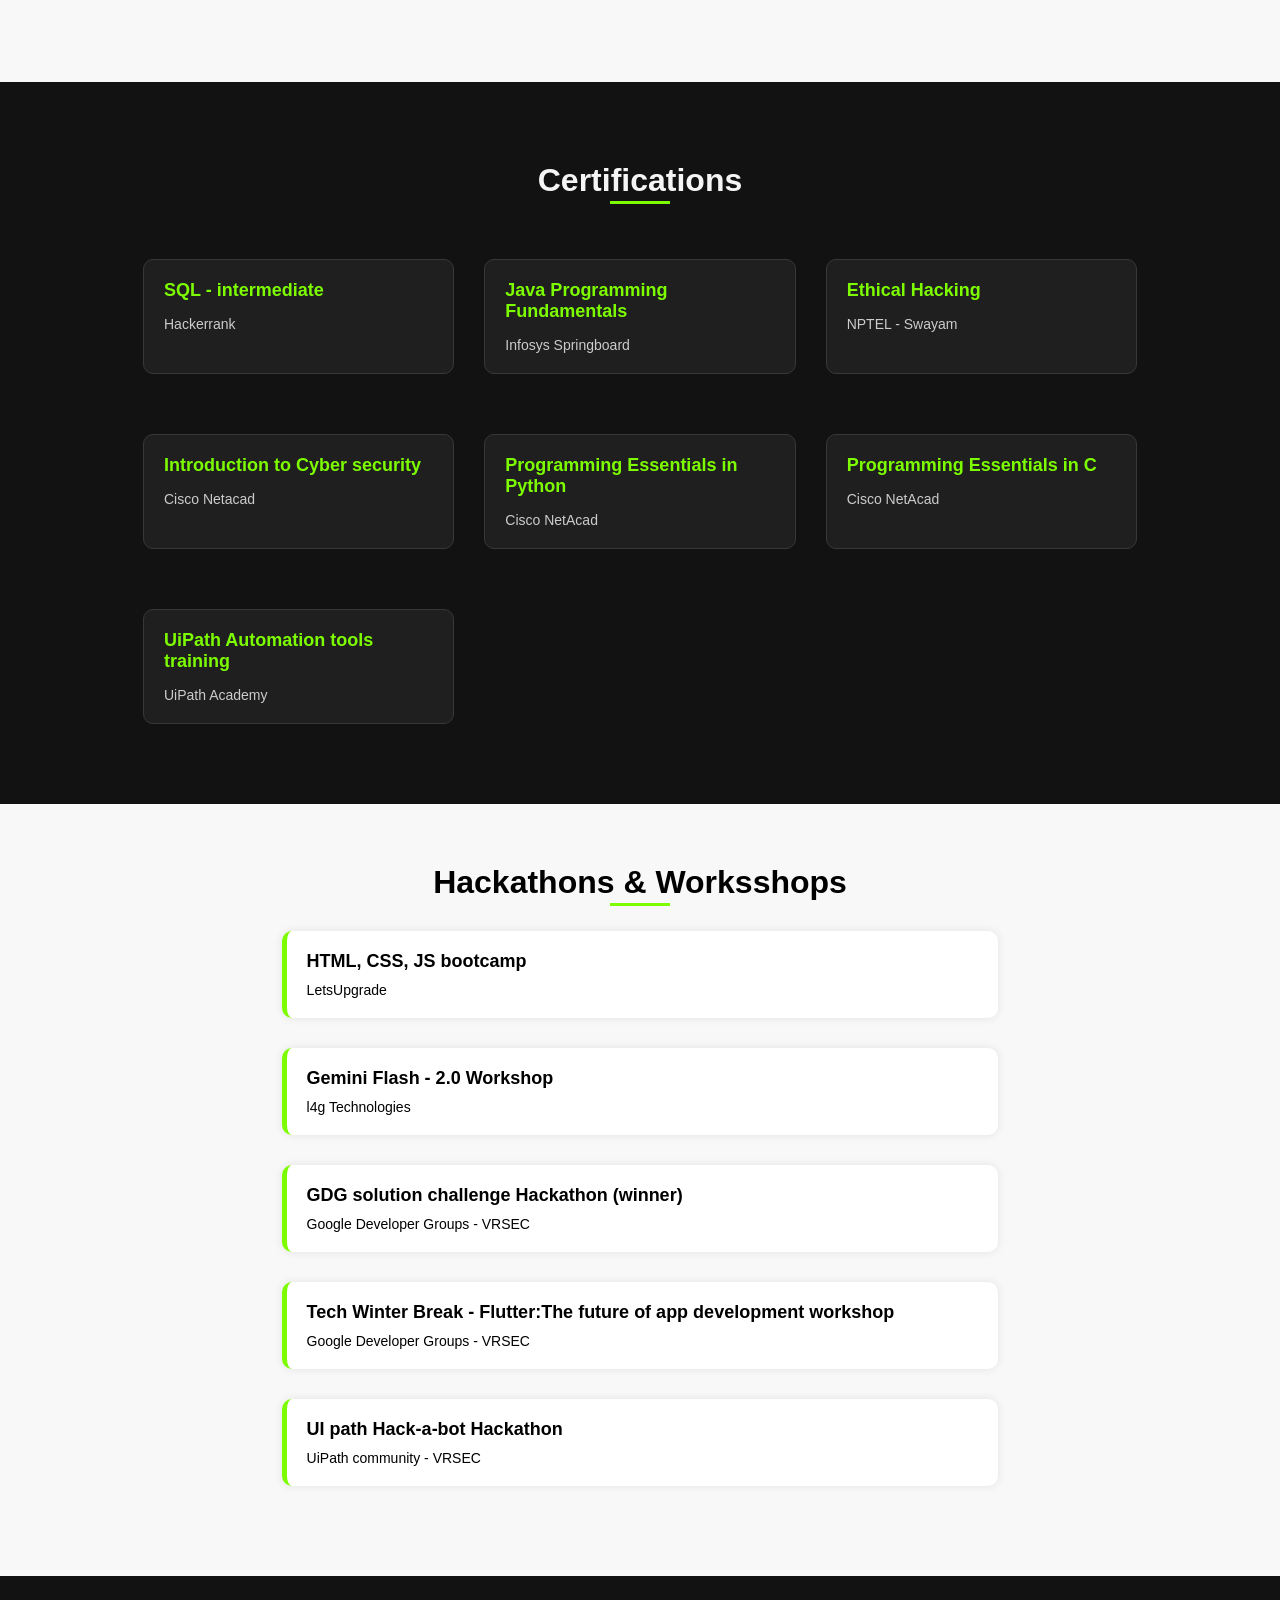
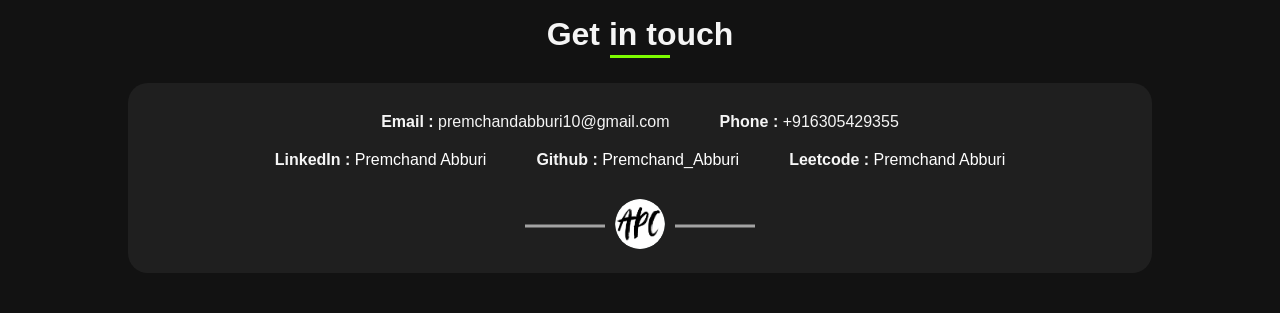
==== commit 8ab53aeb: "Update index.html added another s-card : databases" ====
--- a/index.html
+++ b/index.html
@@ -65,7 +65,7 @@
                     <p>Velagapudi Ramakrishna Siddhartha Engineering College</p>
                     <div class="ay-per">
                         <p>2023 - Present</p>
-                        <strong>CGPA : 9.08</strong>
+                        <strong>CGPA : 8.94</strong>
                     </div>
                 </div>
                 <div class="edu-card">
@@ -152,11 +152,15 @@
                 <div class="s-container">
                     <div class="s-card">
                         <h3>Programming</h3>
-                        <p>C, Java, Python, SQL</p>
-                    </div>
-                    <div class="s-card">
-                        <h3>Web Development</h3>
-                        <p>HTML, CSS, JavaScript, Bootstrap(basic)</p>
+                        <p>C, Java, Python</p>
+                    </div>
+                    <div class="s-card">
+                        <h3>Web Technologies</h3>
+                        <p>HTML, CSS, JavaScript, Familiar with React and Bootstrap</p>
+                    </div>
+                    <div class="s-card">
+                        <h3>Databases</h3>
+                        <p>SQL</p>
                     </div>
                     <div class="s-card">
                         <h3>Tools & Systems</h3>
@@ -276,3 +280,4 @@
 </body>
 </html>
 
+
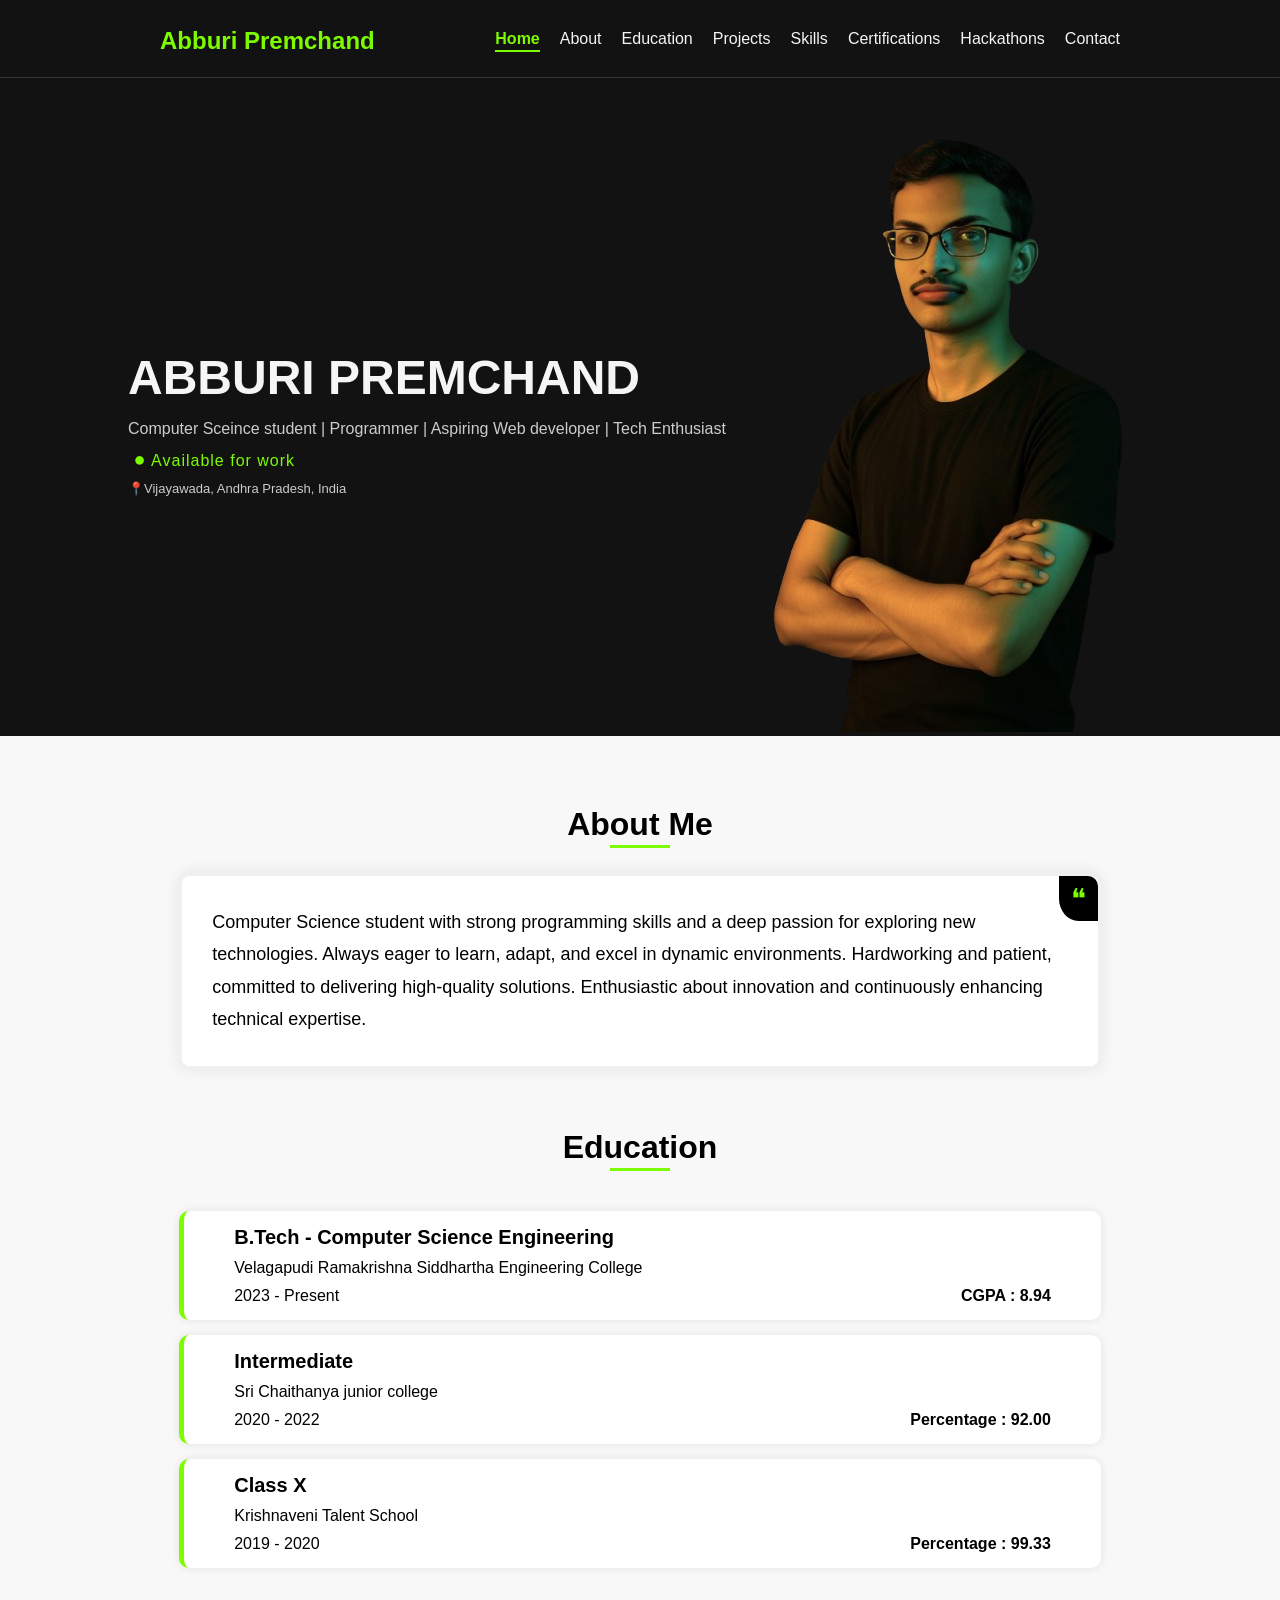
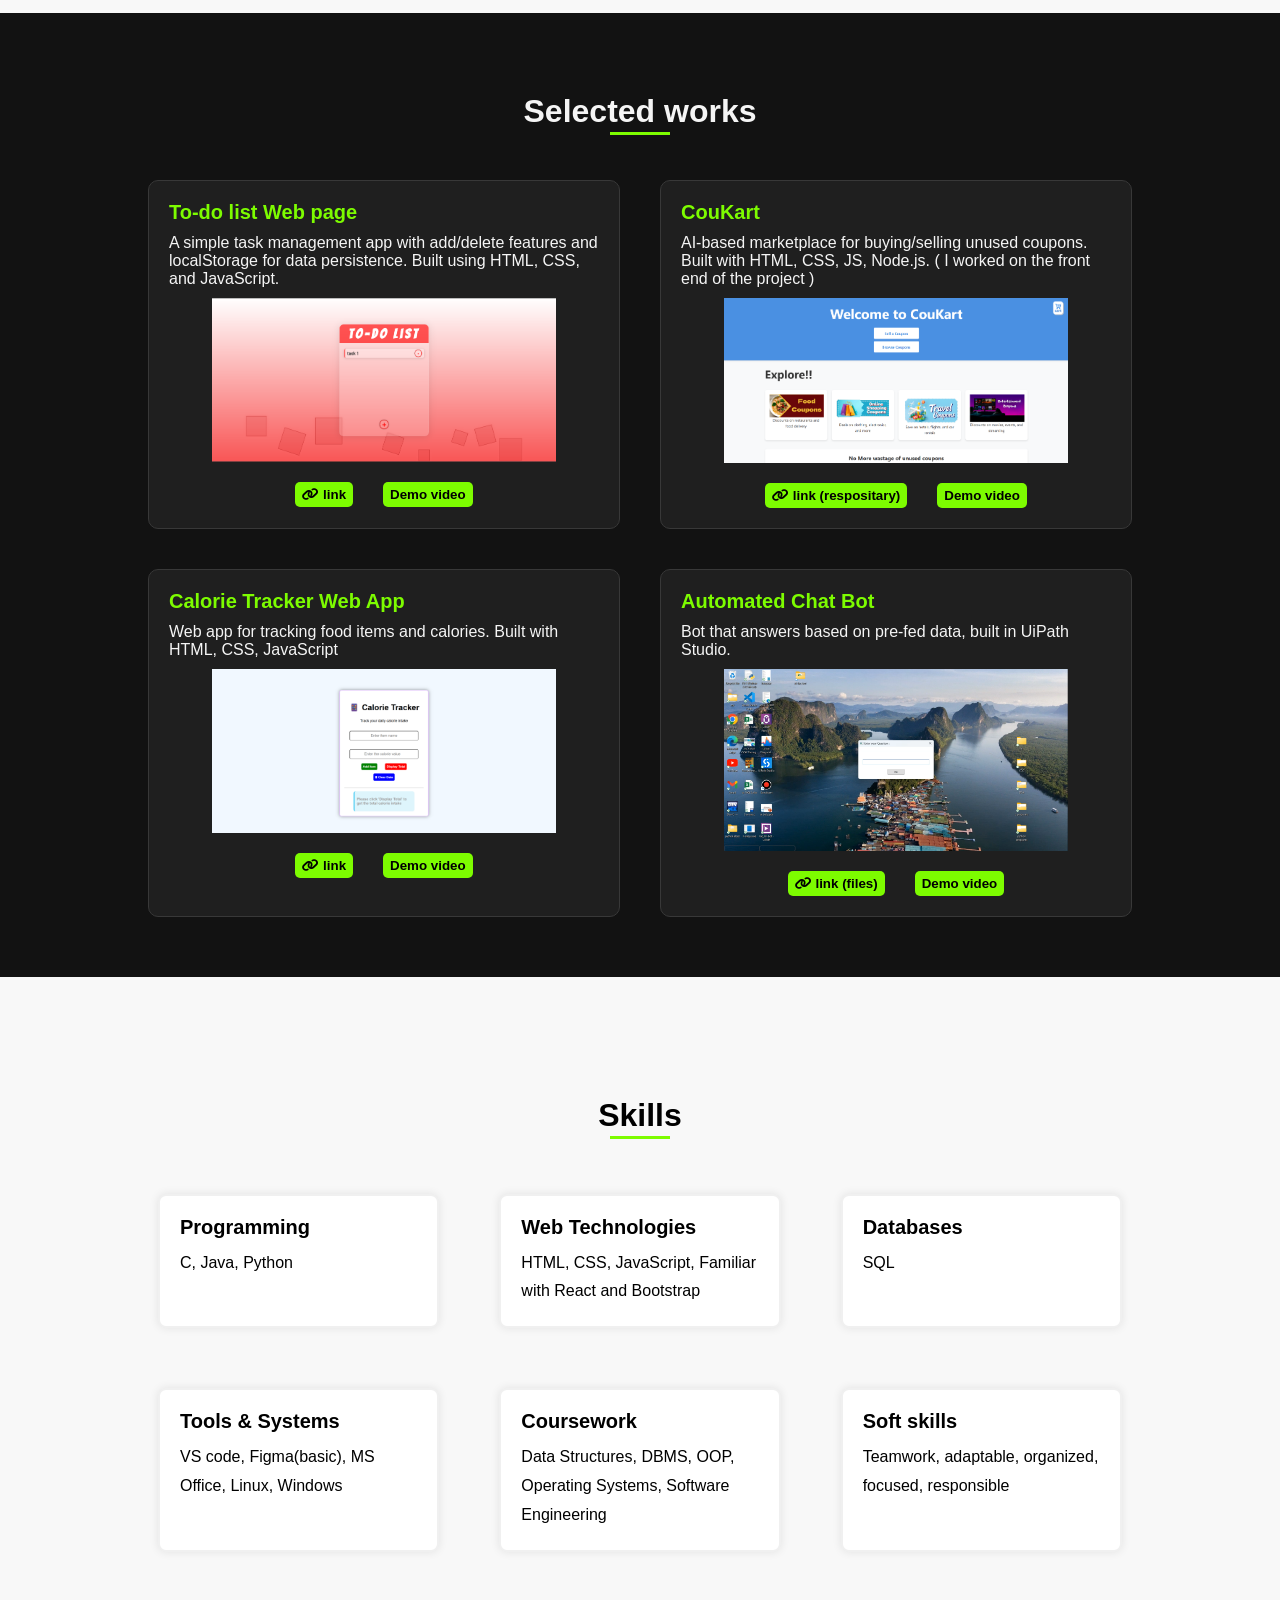
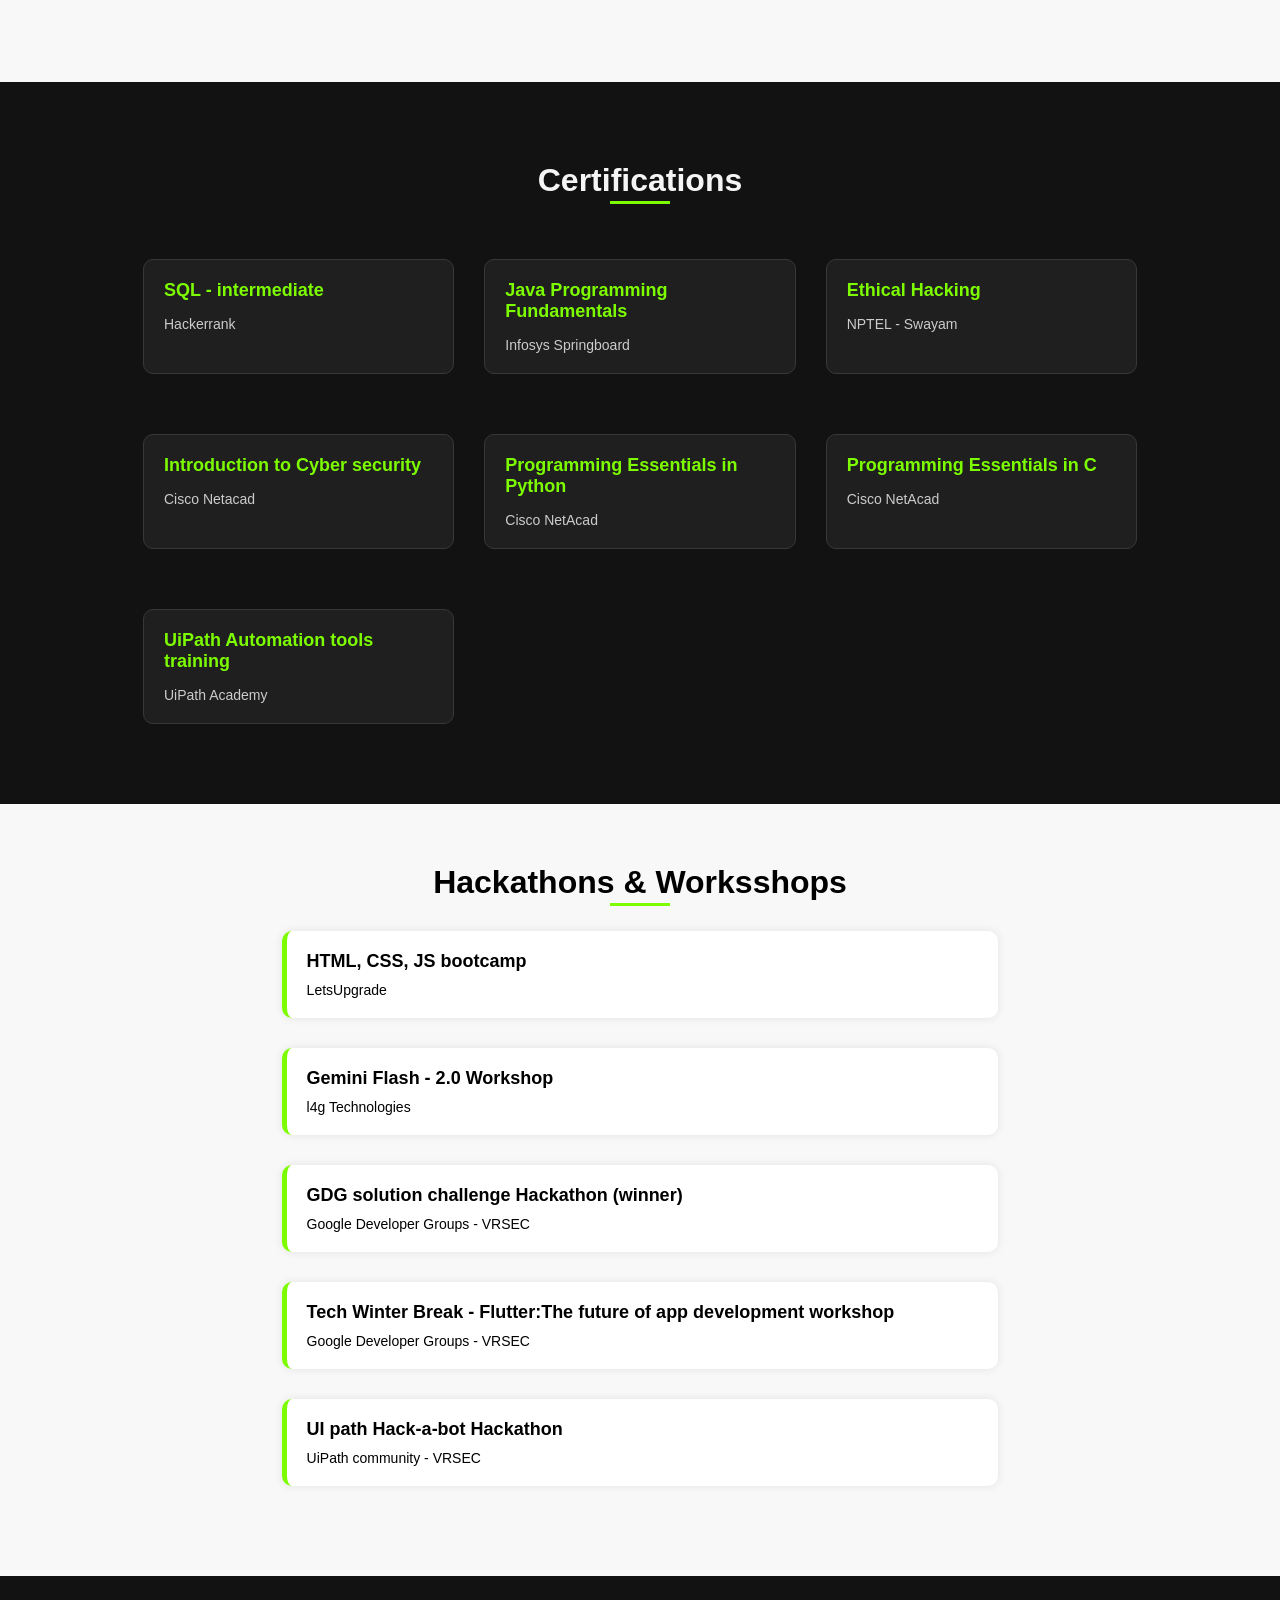
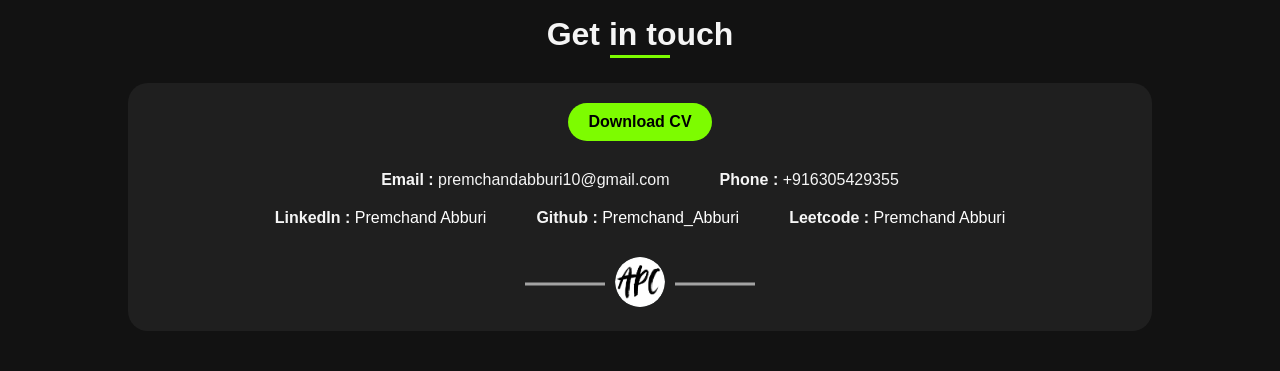
==== commit 18891787: "Update index.html" ====
--- a/index.html
+++ b/index.html
@@ -243,9 +243,9 @@
     <footer id="Contact">
         <h1 class="heading">Get in touch</h1>
         <div class="contact">
-<!--             <div class="resume">
-                <button><a href="resources/Abburi-Premchand_resume.pdf" download>Download CV</a></button>
-            </div> -->
+            <div class="resume">
+                <button><a href="resources/Abburi-Premchand-resume.pdf" download>Download CV</a></button>
+            </div>
             <div class="contact-info">
                 <div class="contact-card">
                     <strong>Email :&nbsp;</strong>
@@ -281,3 +281,4 @@
 </html>
 
 
+
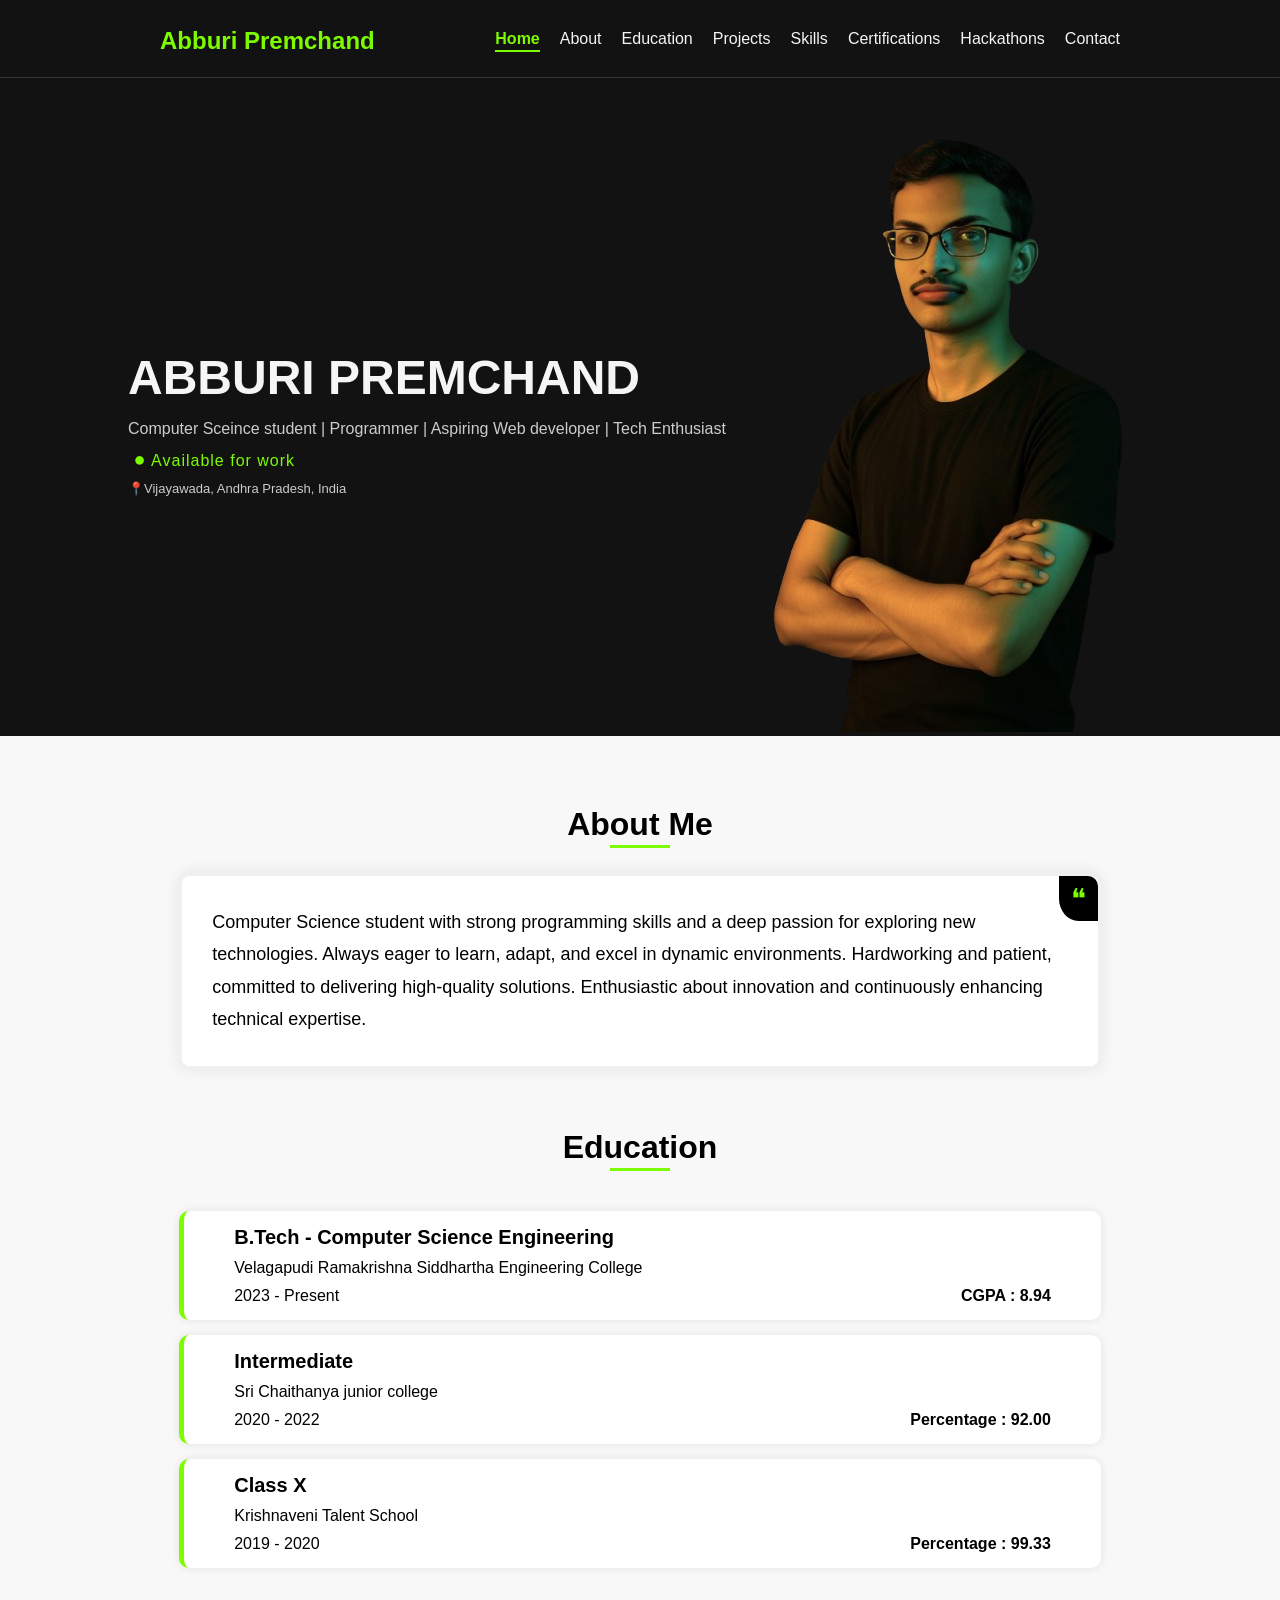
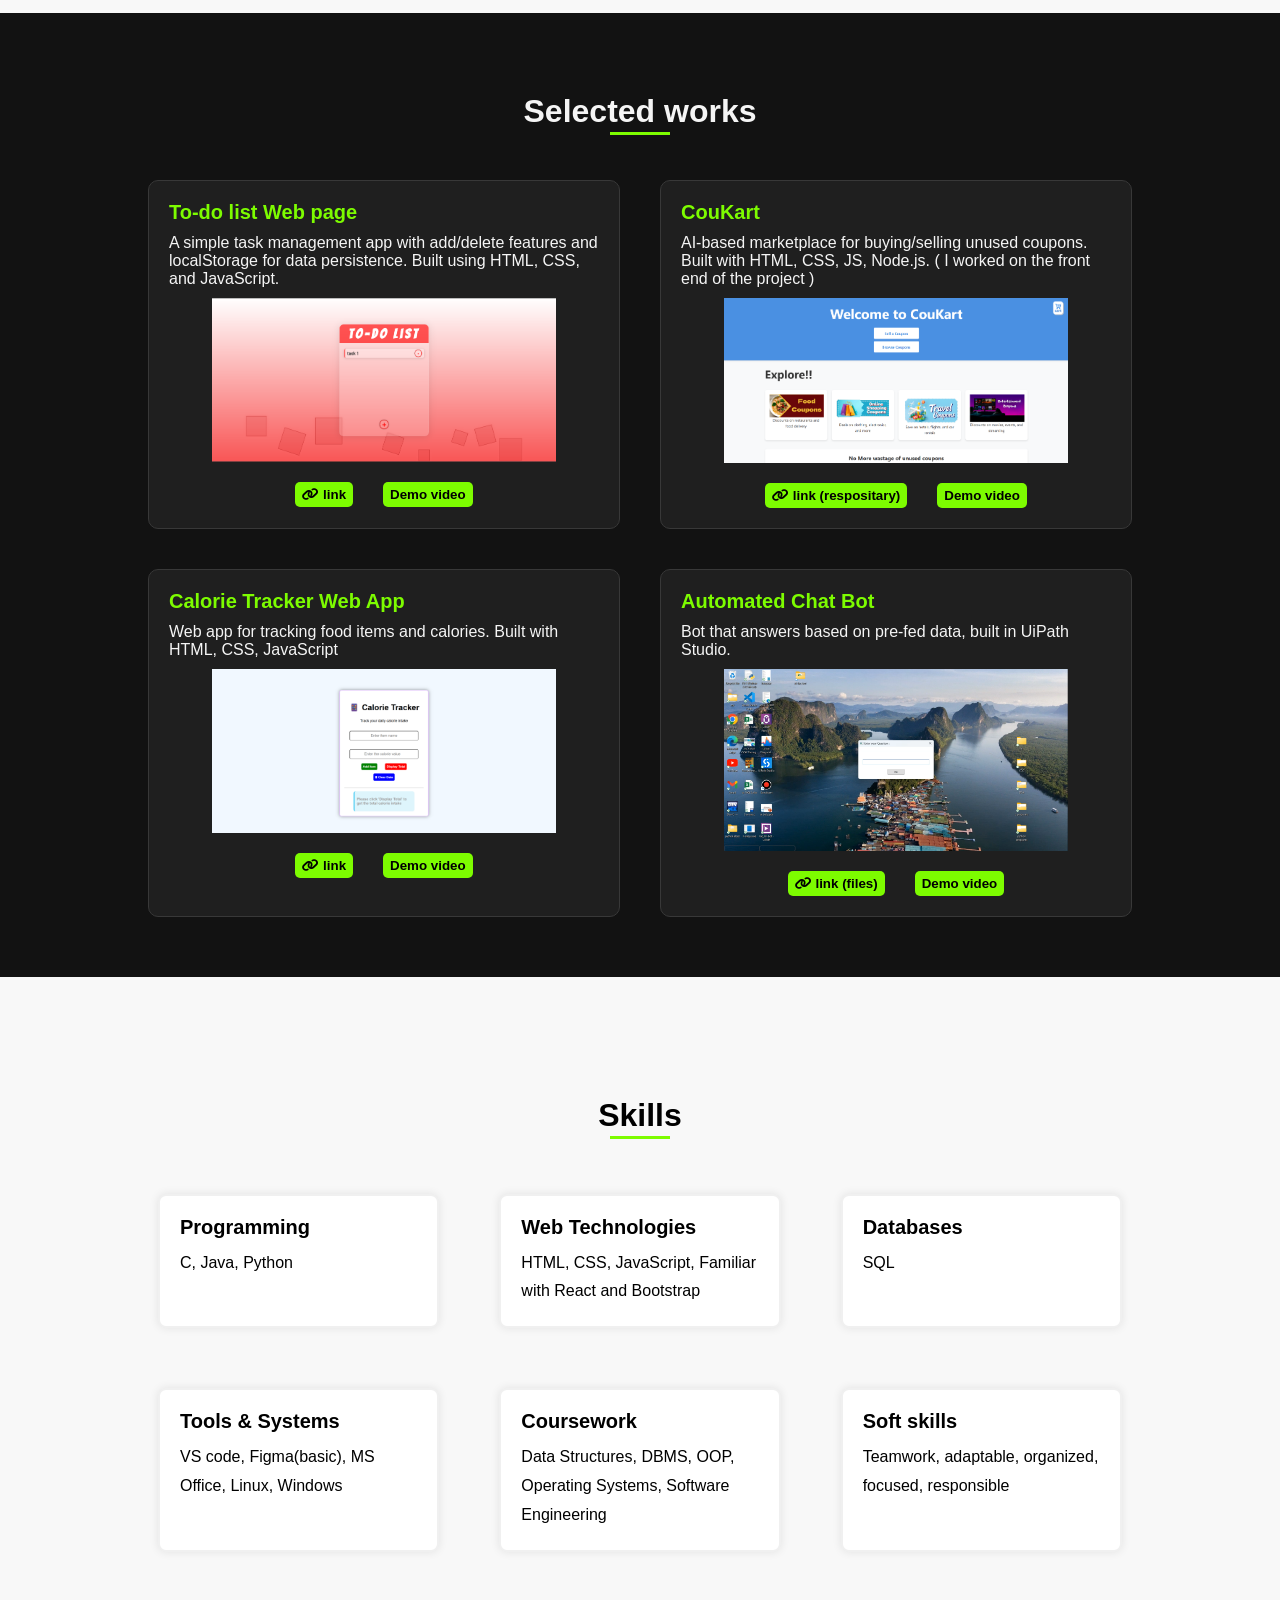
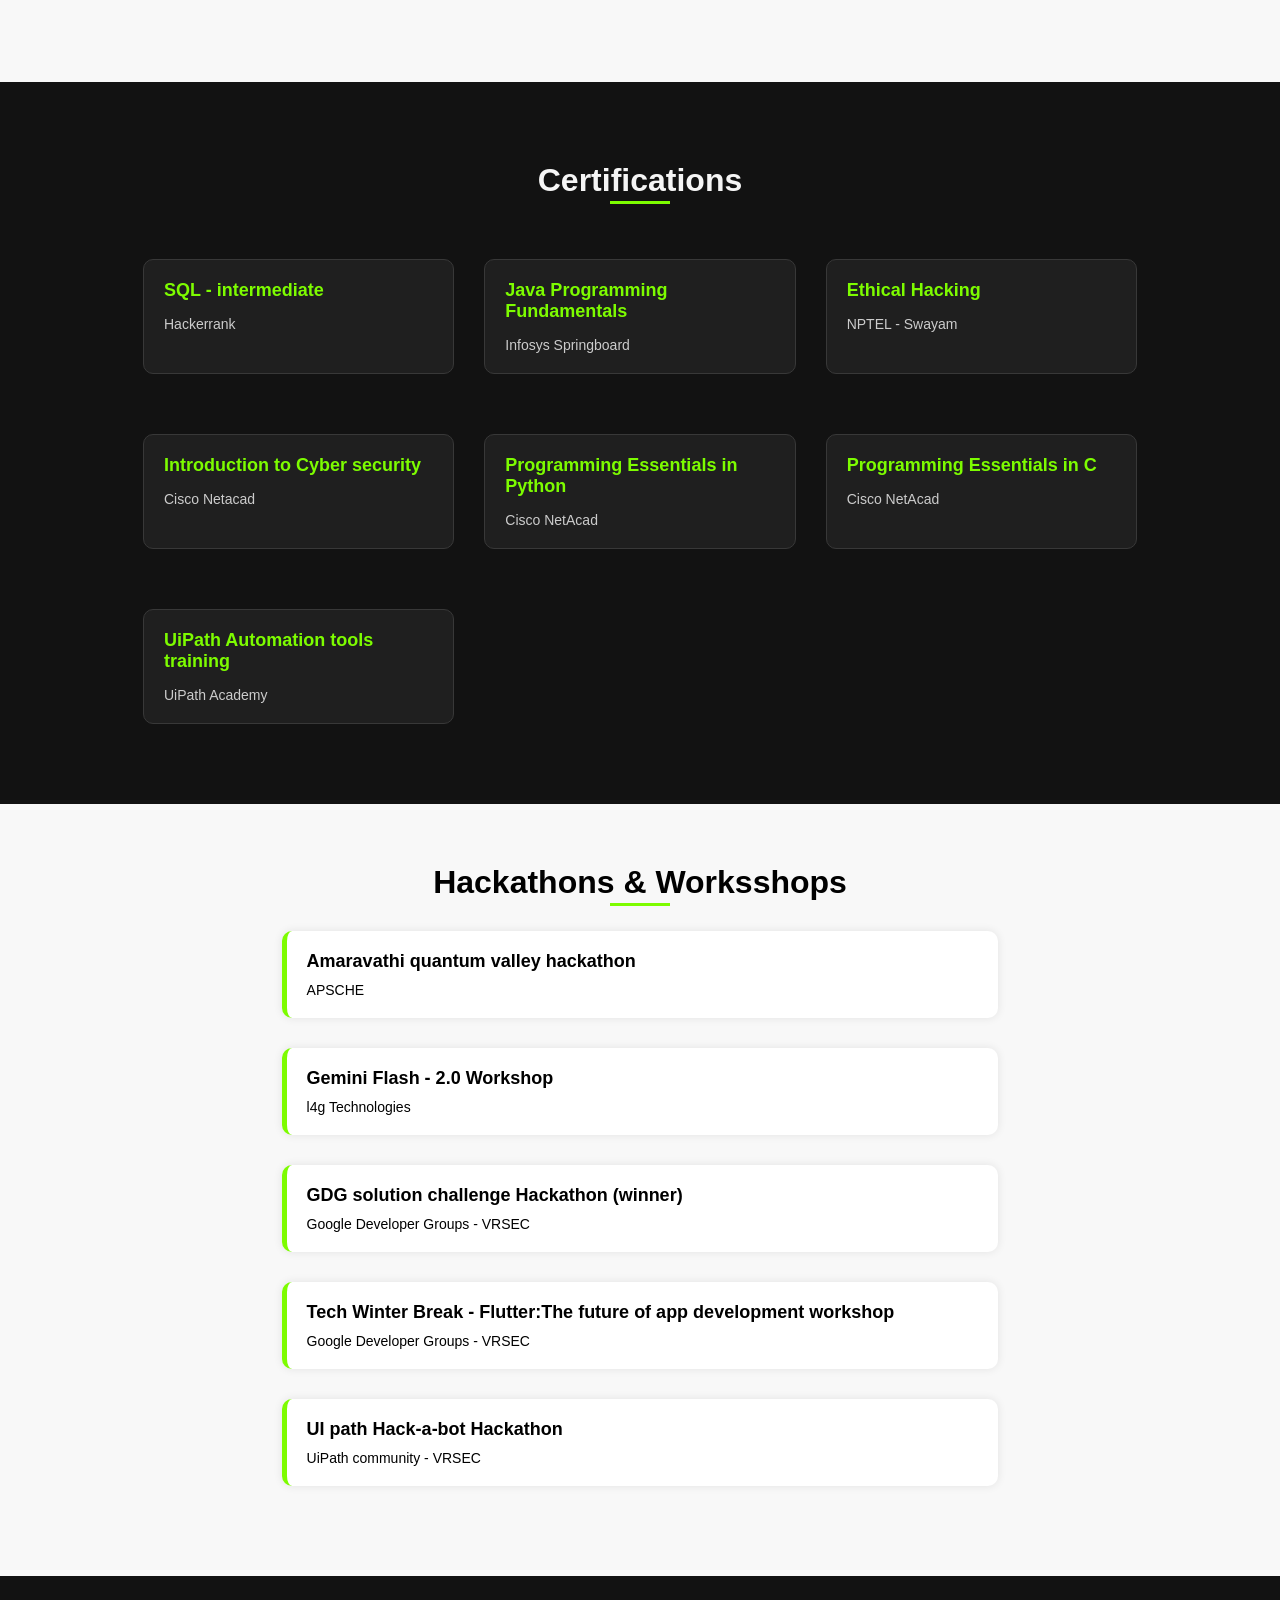
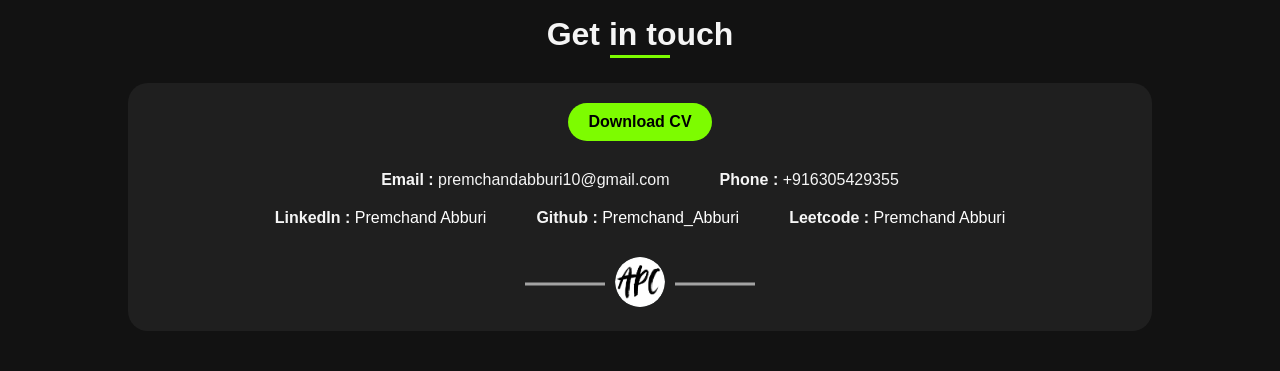
==== commit 62fcec36: "Update index.html" ====
--- a/index.html
+++ b/index.html
@@ -218,8 +218,8 @@
             <div class="events">
                 <h1 class="heading">Hackathons & Worksshops</h1>
                 <div class="event-card">
-                    <h3>HTML, CSS, JS bootcamp</h3>
-                    <p>LetsUpgrade</p>
+                    <h3>Amaravathi quantum valley hackathon</h3>
+                    <p>APSCHE</p>
                 </div>
                 <div class="event-card">
                     <h3>Gemini Flash - 2.0 Workshop</h3>
@@ -244,7 +244,7 @@
         <h1 class="heading">Get in touch</h1>
         <div class="contact">
             <div class="resume">
-                <button><a href="resources/Abburi-Premchand-resume.pdf" download>Download CV</a></button>
+                <button><a href="resources/Abburi-Premchand-Resume.pdf" download>Download CV</a></button>
             </div>
             <div class="contact-info">
                 <div class="contact-card">
@@ -282,3 +282,4 @@
 
 
 
+
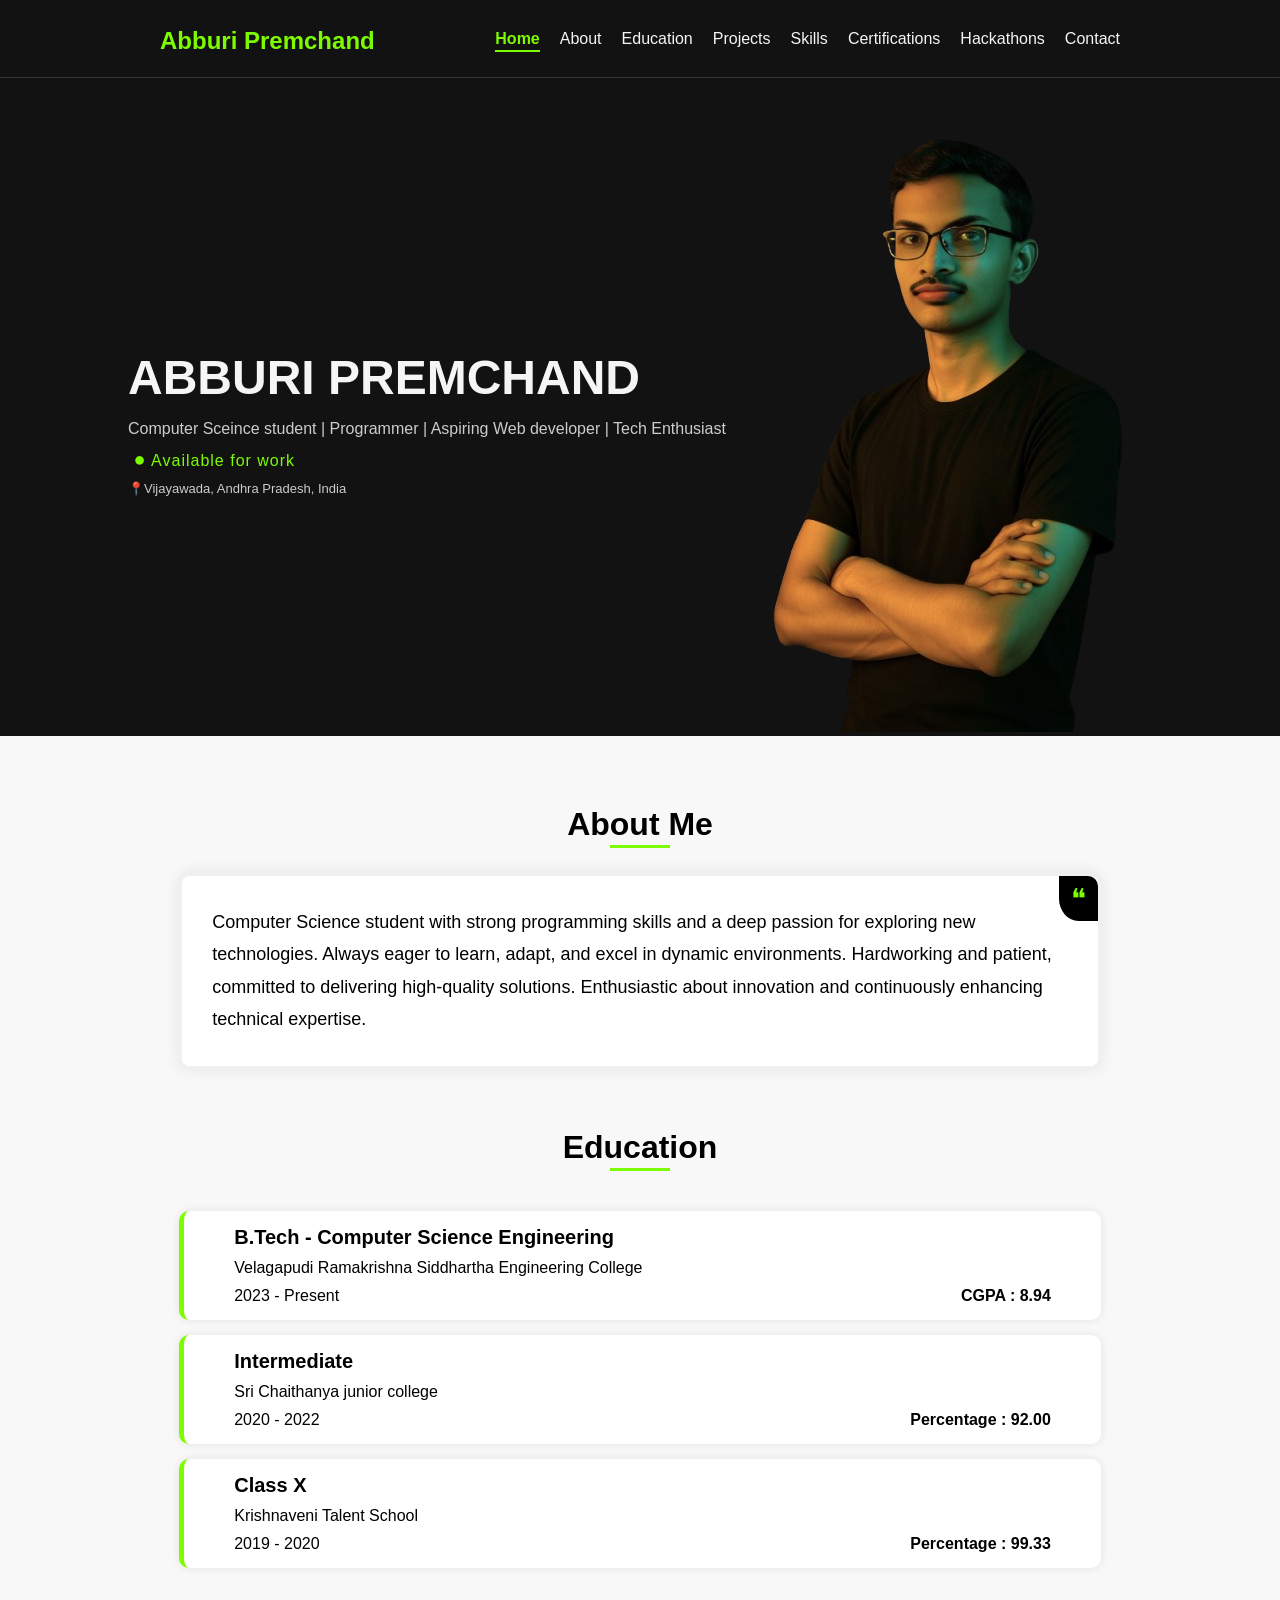
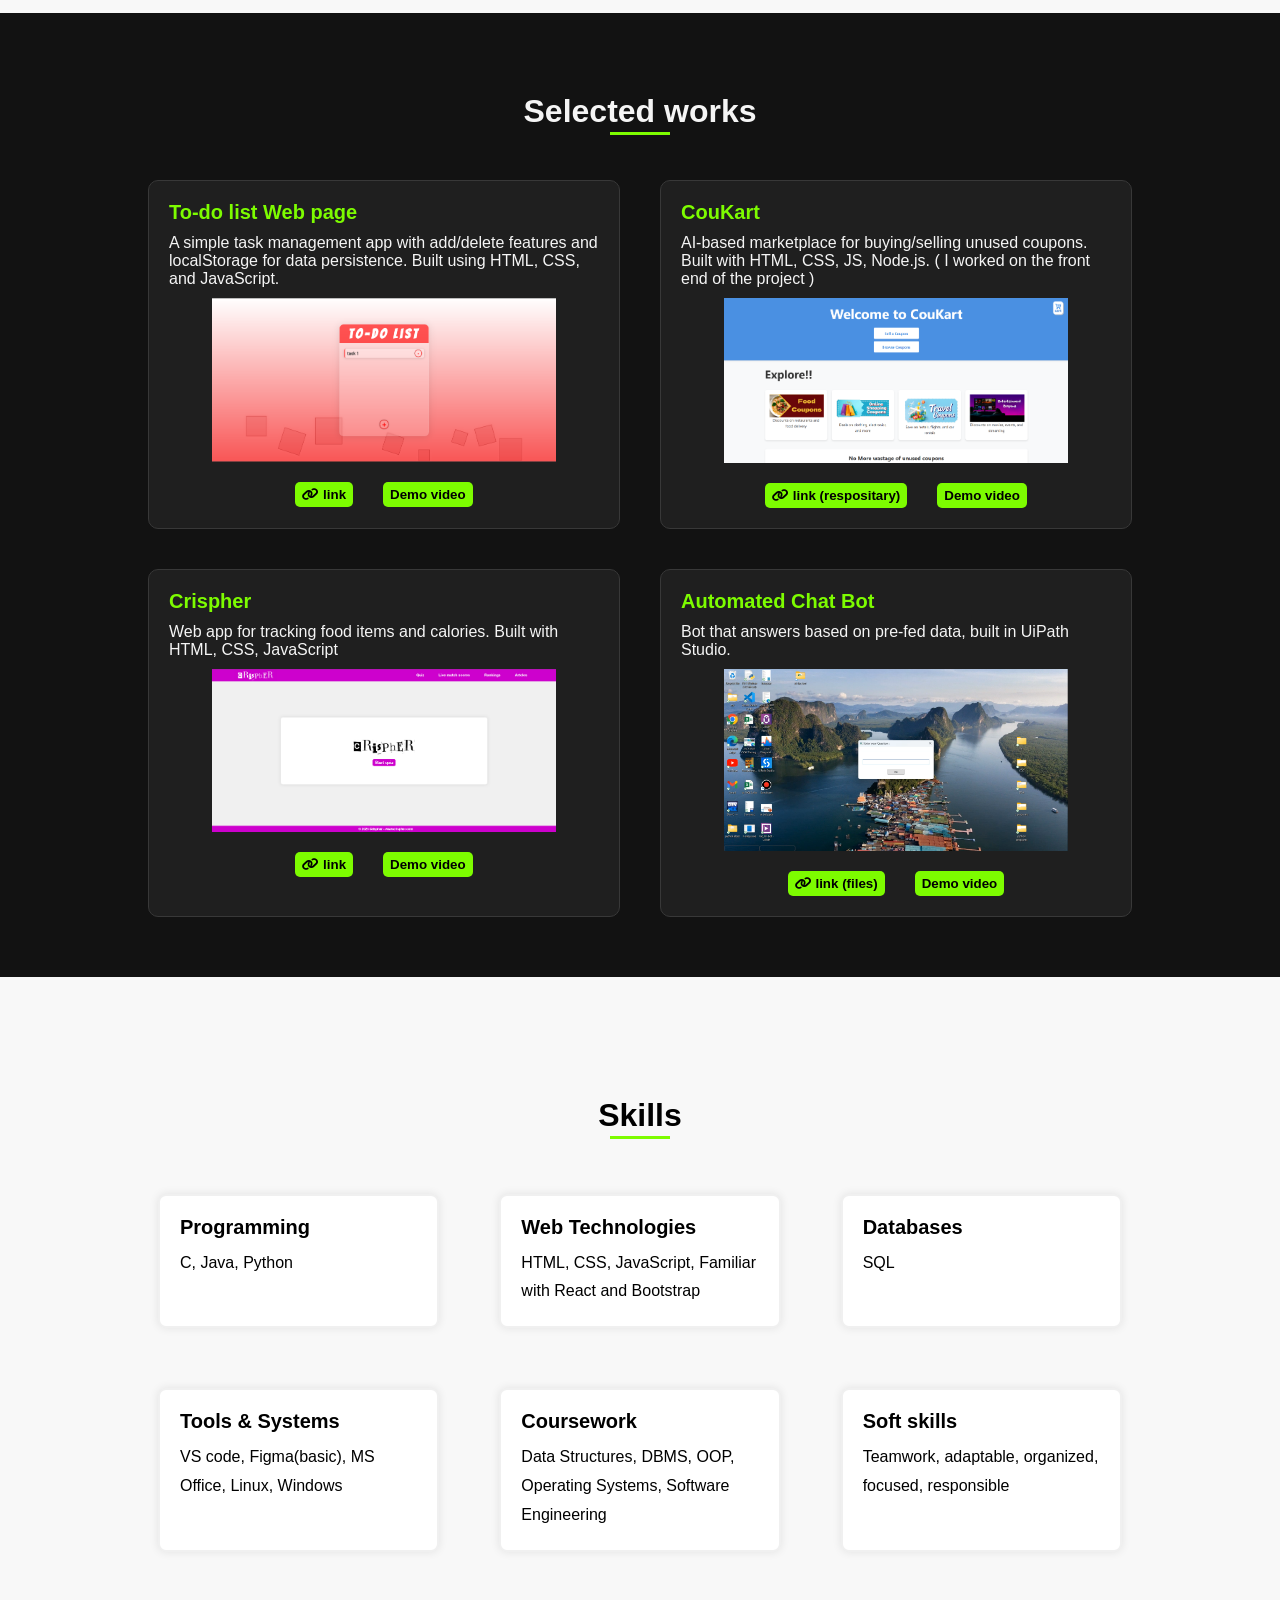
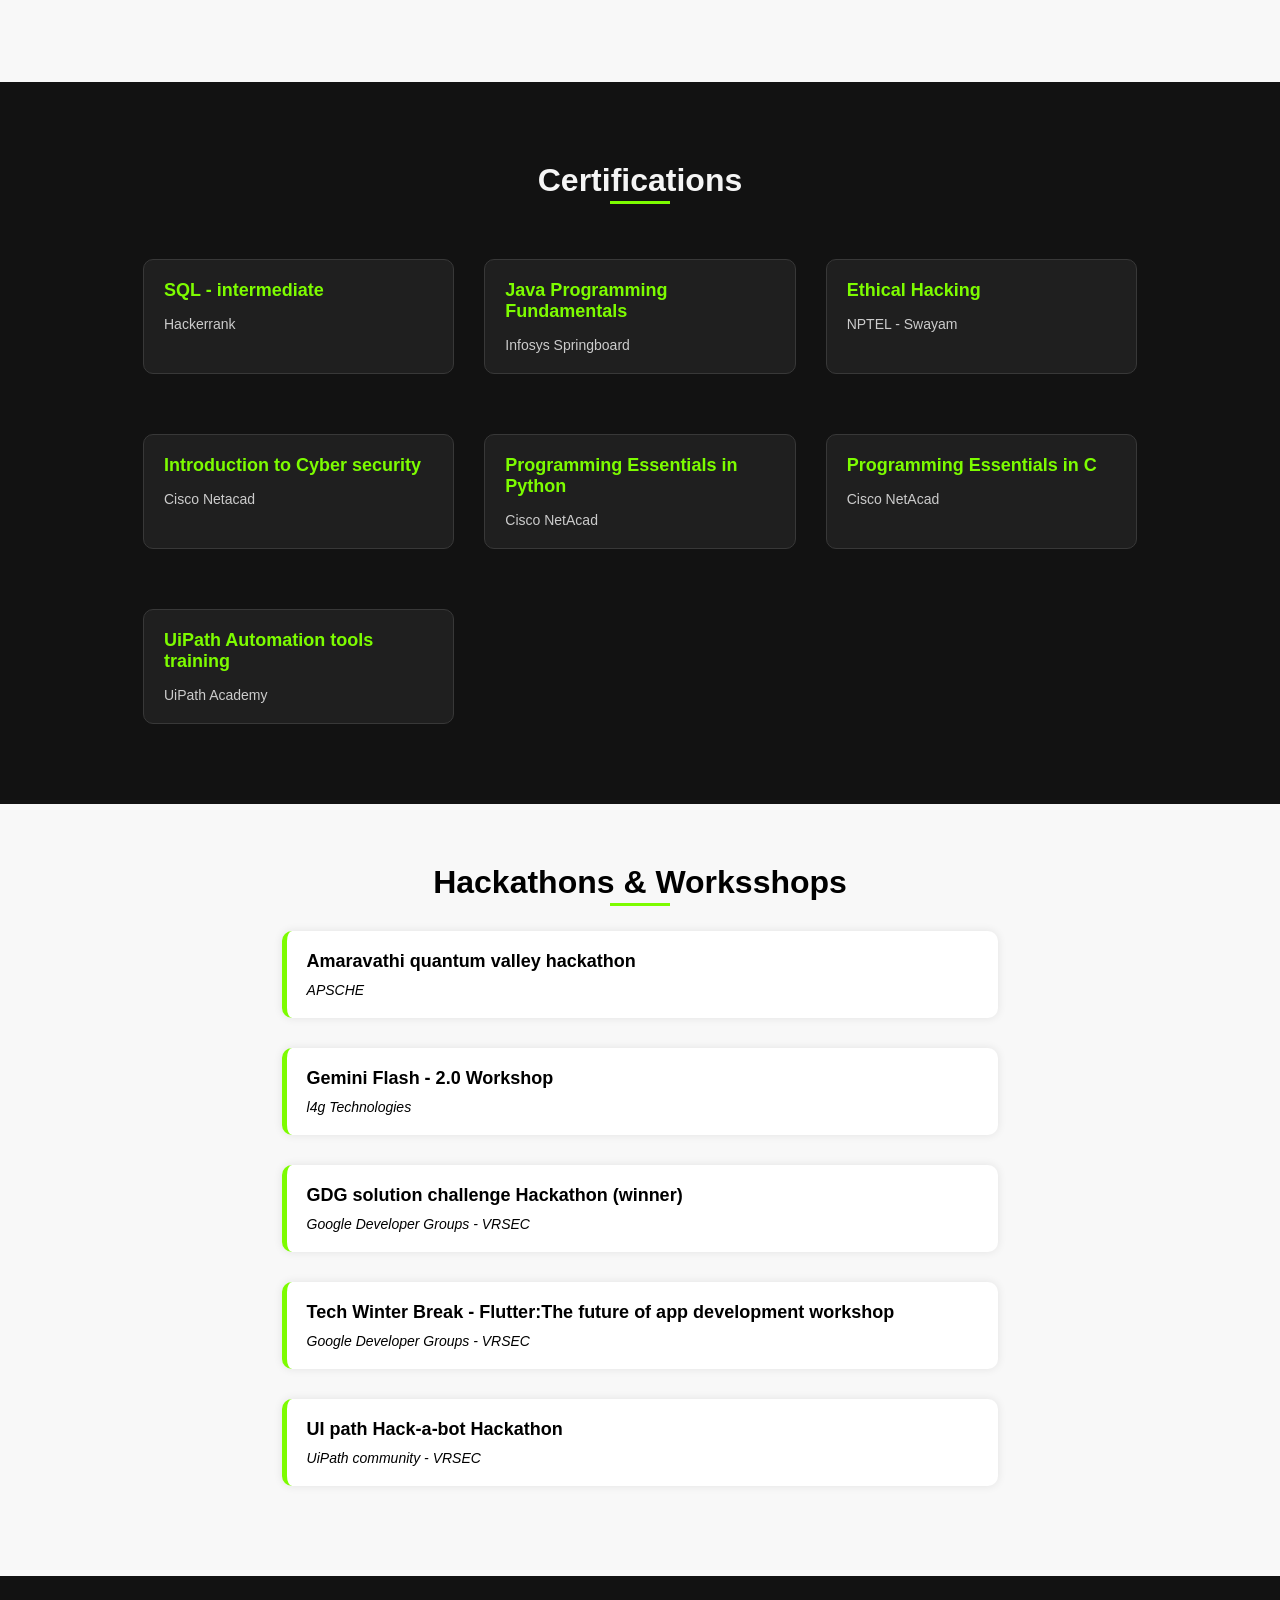
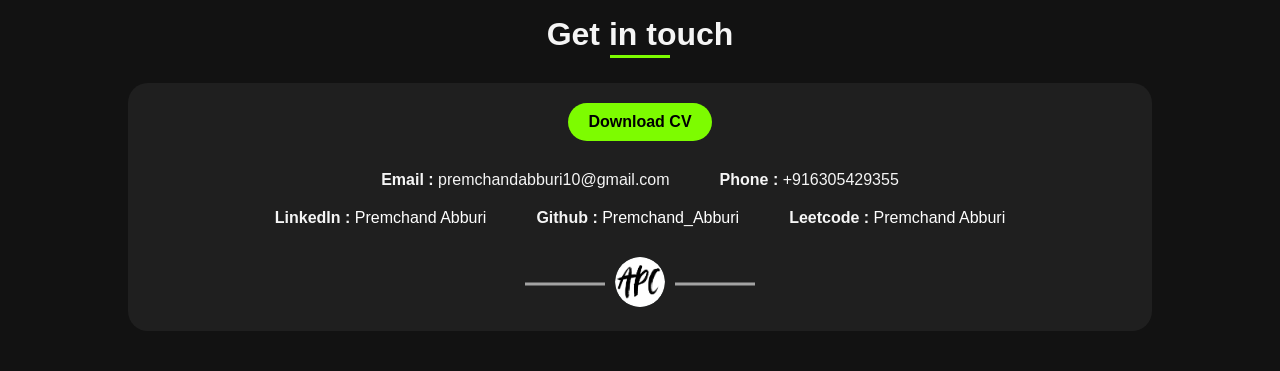
==== commit 393c5cad: "Update index.html added crispher" ====
--- a/index.html
+++ b/index.html
@@ -119,15 +119,15 @@
                         </div>
                     </div>
                     <div class="project-card">
-                        <h2>Calorie Tracker Web App</h2>
+                        <h2>Crispher</h2>
                         <p>Web app for tracking food items and calories. Built with HTML, CSS, JavaScript</p>
                         <div class="image">
-                            <img src="./resources/p-images/ct.png" alt="Calorie tracker"/>
-                        </div>
-                        <div class="view-btns">
-                            <button><a href="https://premchand105.github.io/calorie-tracker/" target="_blank">
+                            <img src="crispher.png" alt="Crispher"/>
+                        </div>
+                        <div class="view-btns">
+                            <button><a href="https://premchand105.github.io/crispher/" target="_blank">
                                 <i class="fa-solid fa-link"></i> link</a></button>
-                            <button><a href="./resources/p-videos/tracker.mp4" target="_blank">Demo video</a></button>
+                            <button><a href="crispher.mp4" target="_blank">Demo video</a></button>
                         </div>
                     </div>
                     <div class="project-card">
@@ -283,3 +283,4 @@
 
 
 
+
--- a/style.css
+++ b/style.css
@@ -380,6 +380,7 @@
 }
 .event-card p{
     font-size: 14px;
+    font-style:italic;
 }
 .event-card:hover{
     transform: scale(1.02);
@@ -583,3 +584,4 @@
         margin-right: 0;
     }
 }
+
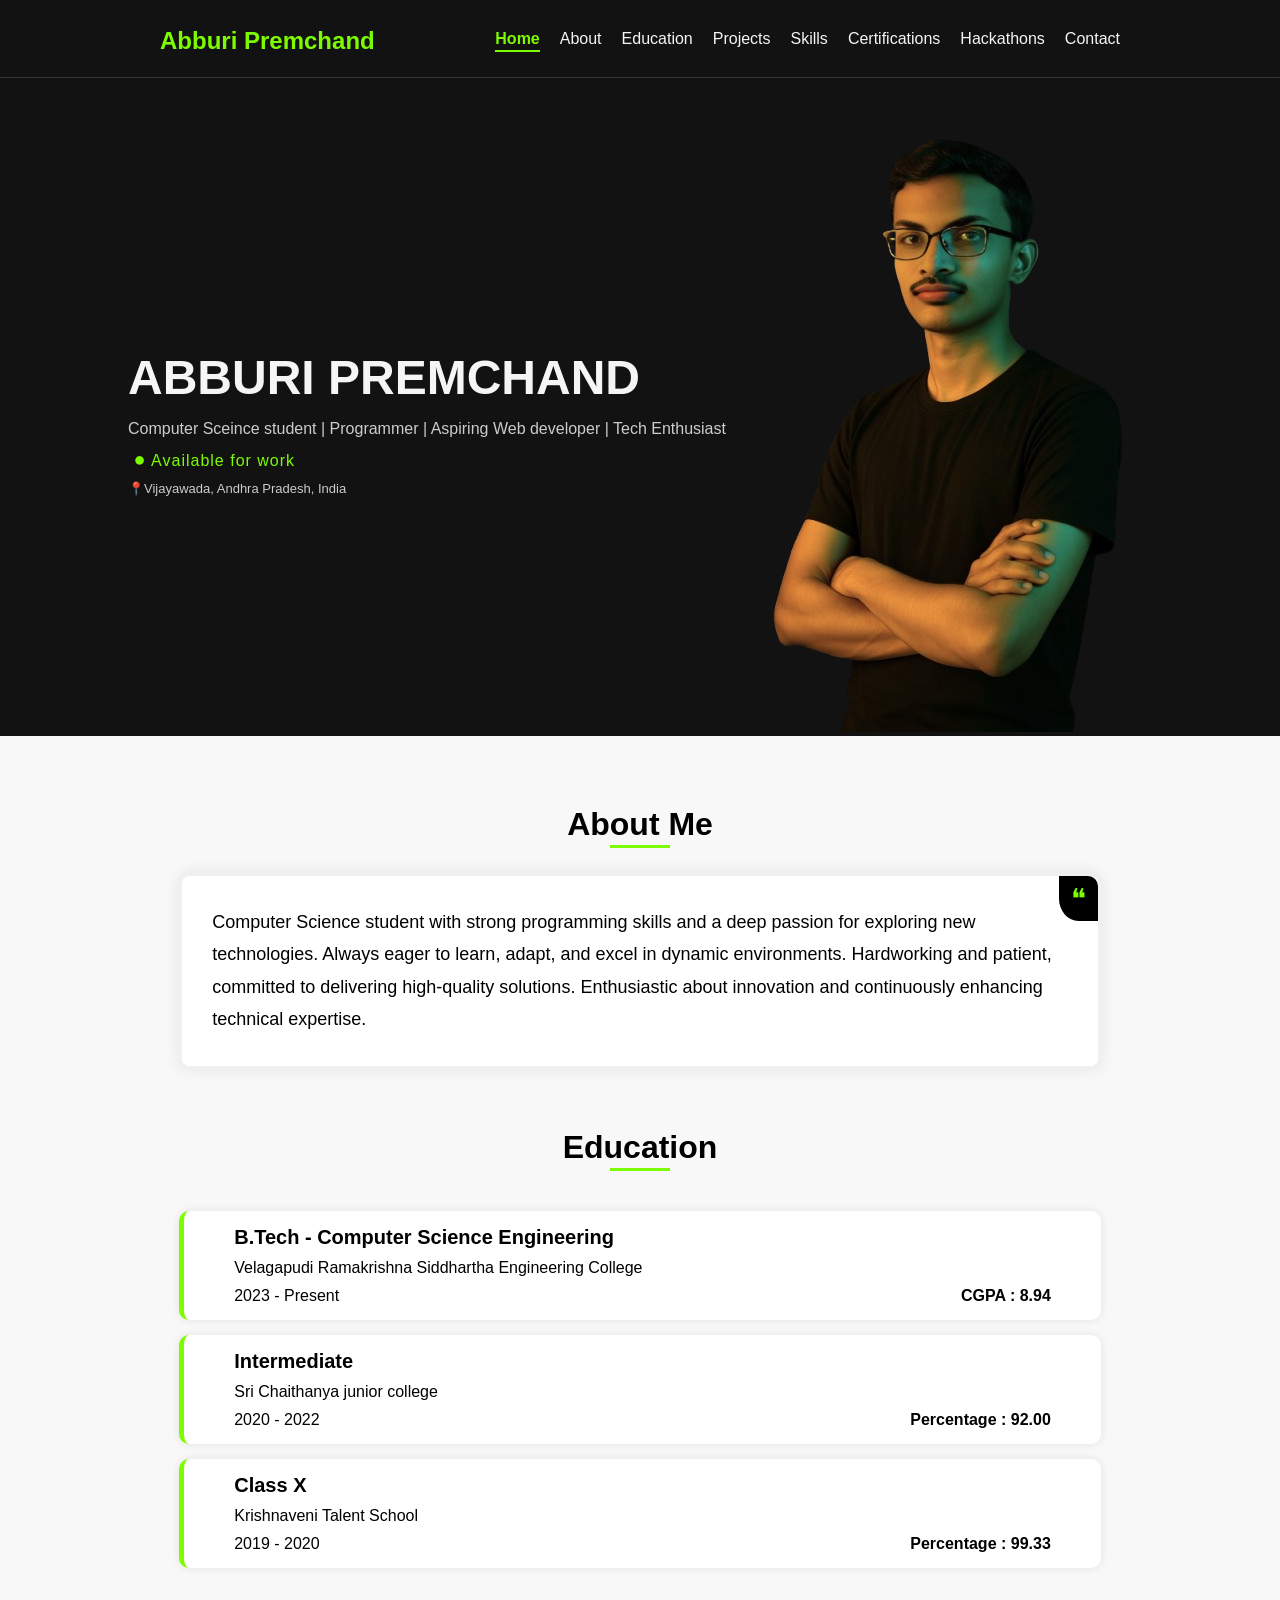
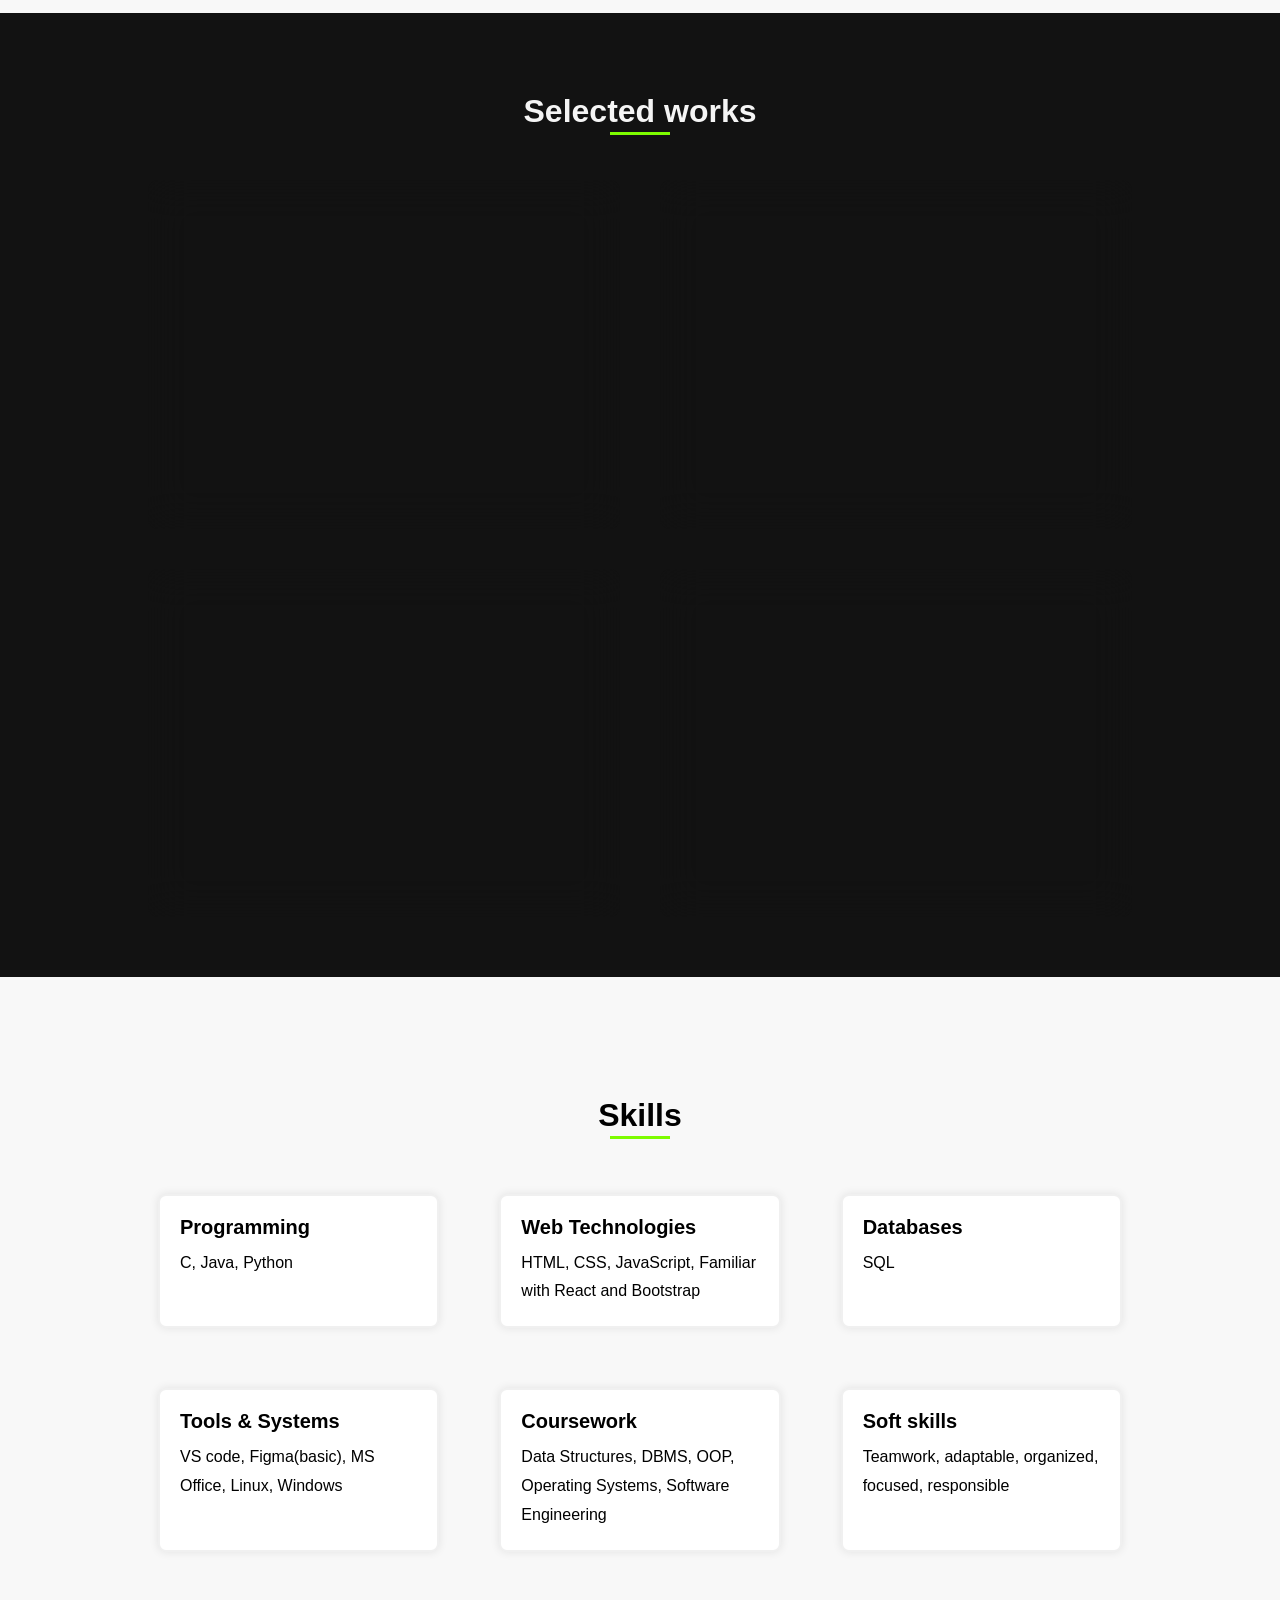
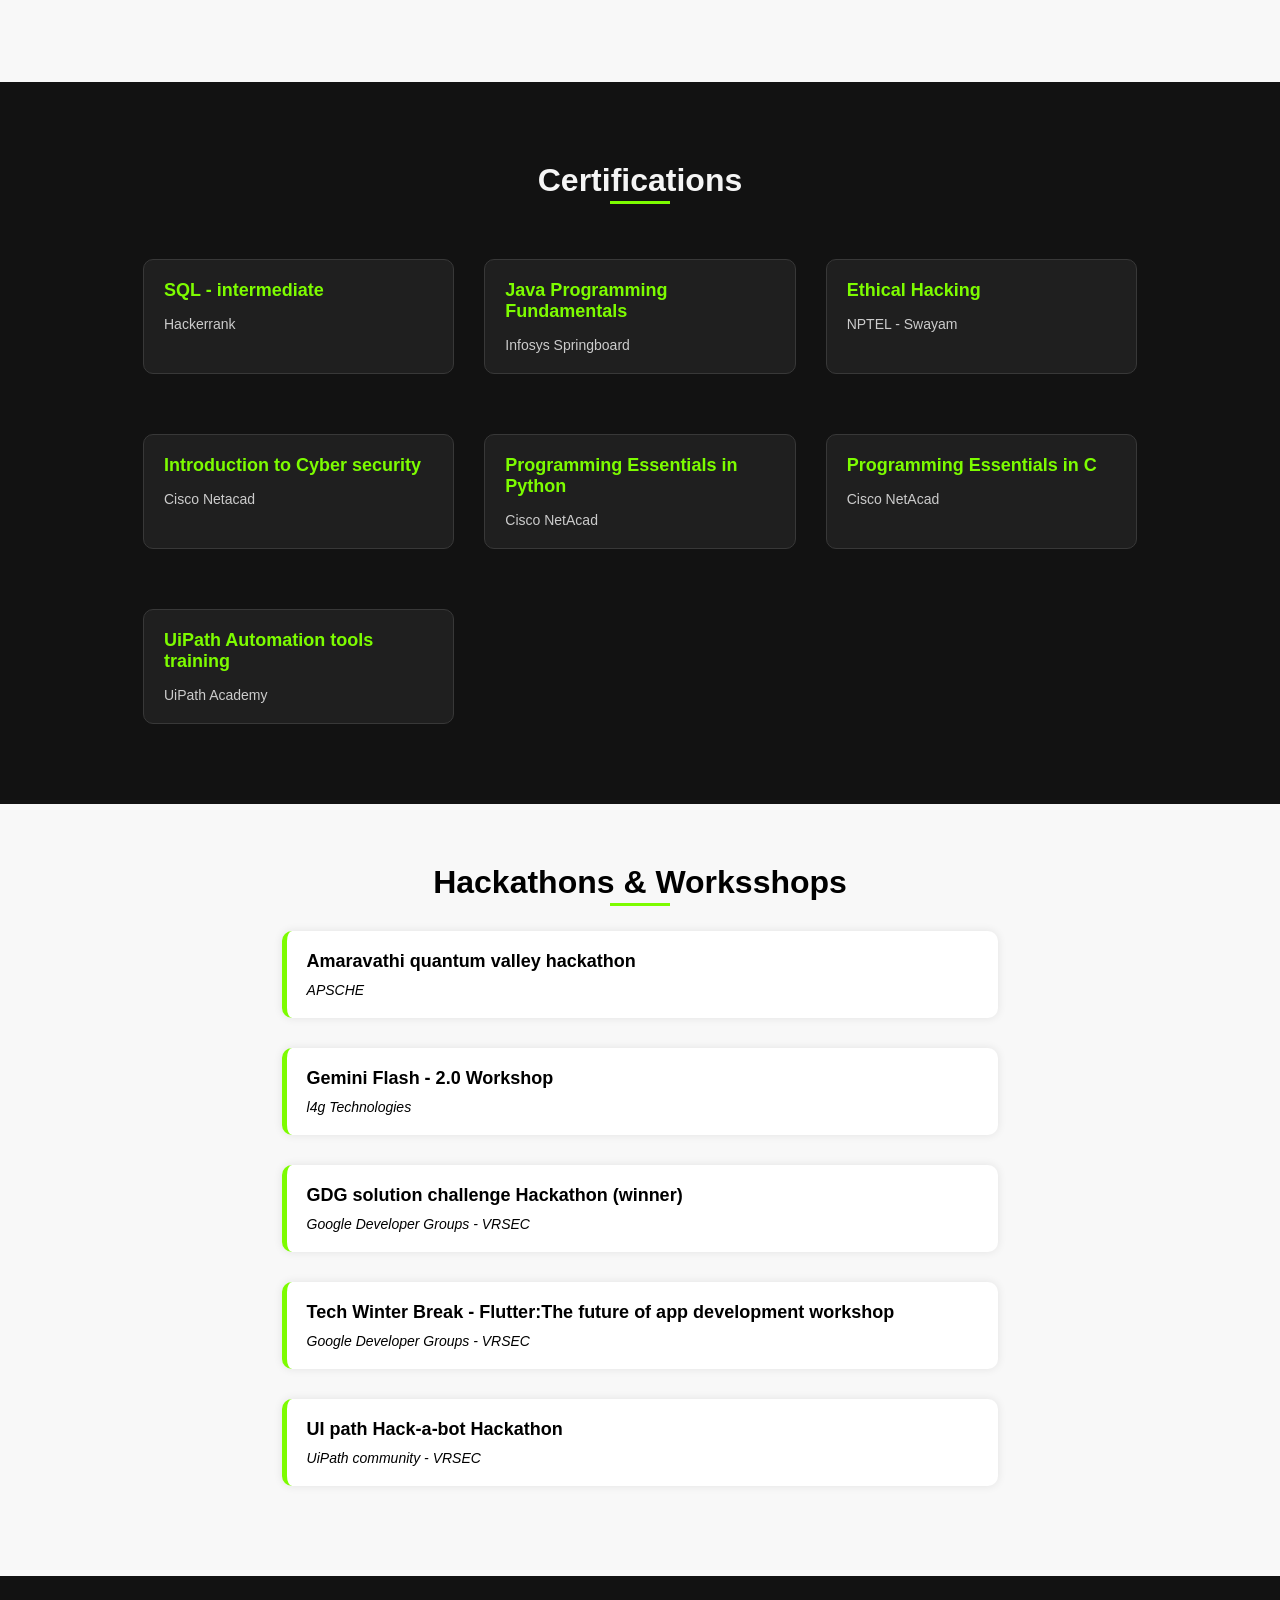
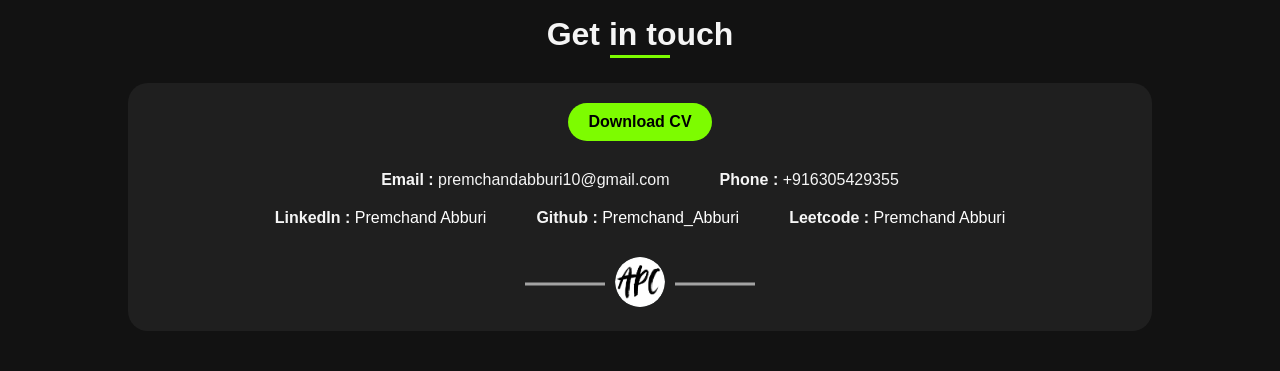
==== commit 0593af80: "Update index.html" ====
--- a/index.html
+++ b/index.html
@@ -106,7 +106,7 @@
                     </div>
                     <div class="project-card">
                         <h2>CouKart</h2>
-                        <p>AI-based marketplace for buying/selling unused coupons. Built with HTML, CSS, JS, Node.js.
+                        <p>Online marketplace for buying/selling unused coupons. Built with HTML, CSS, JS, Node.js.
                             ( I worked on the front end of the project )
                         </p>
                         <div class="image">
@@ -120,7 +120,7 @@
                     </div>
                     <div class="project-card">
                         <h2>Crispher</h2>
-                        <p>Web app for tracking food items and calories. Built with HTML, CSS, JavaScript</p>
+                        <p>a cricket quiz platform with scorecards, rankings, quizzes, and articles. developed using HTML, CSS, JavaScript</p>
                         <div class="image">
                             <img src="crispher.png" alt="Crispher"/>
                         </div>
@@ -284,3 +284,4 @@
 
 
 
+
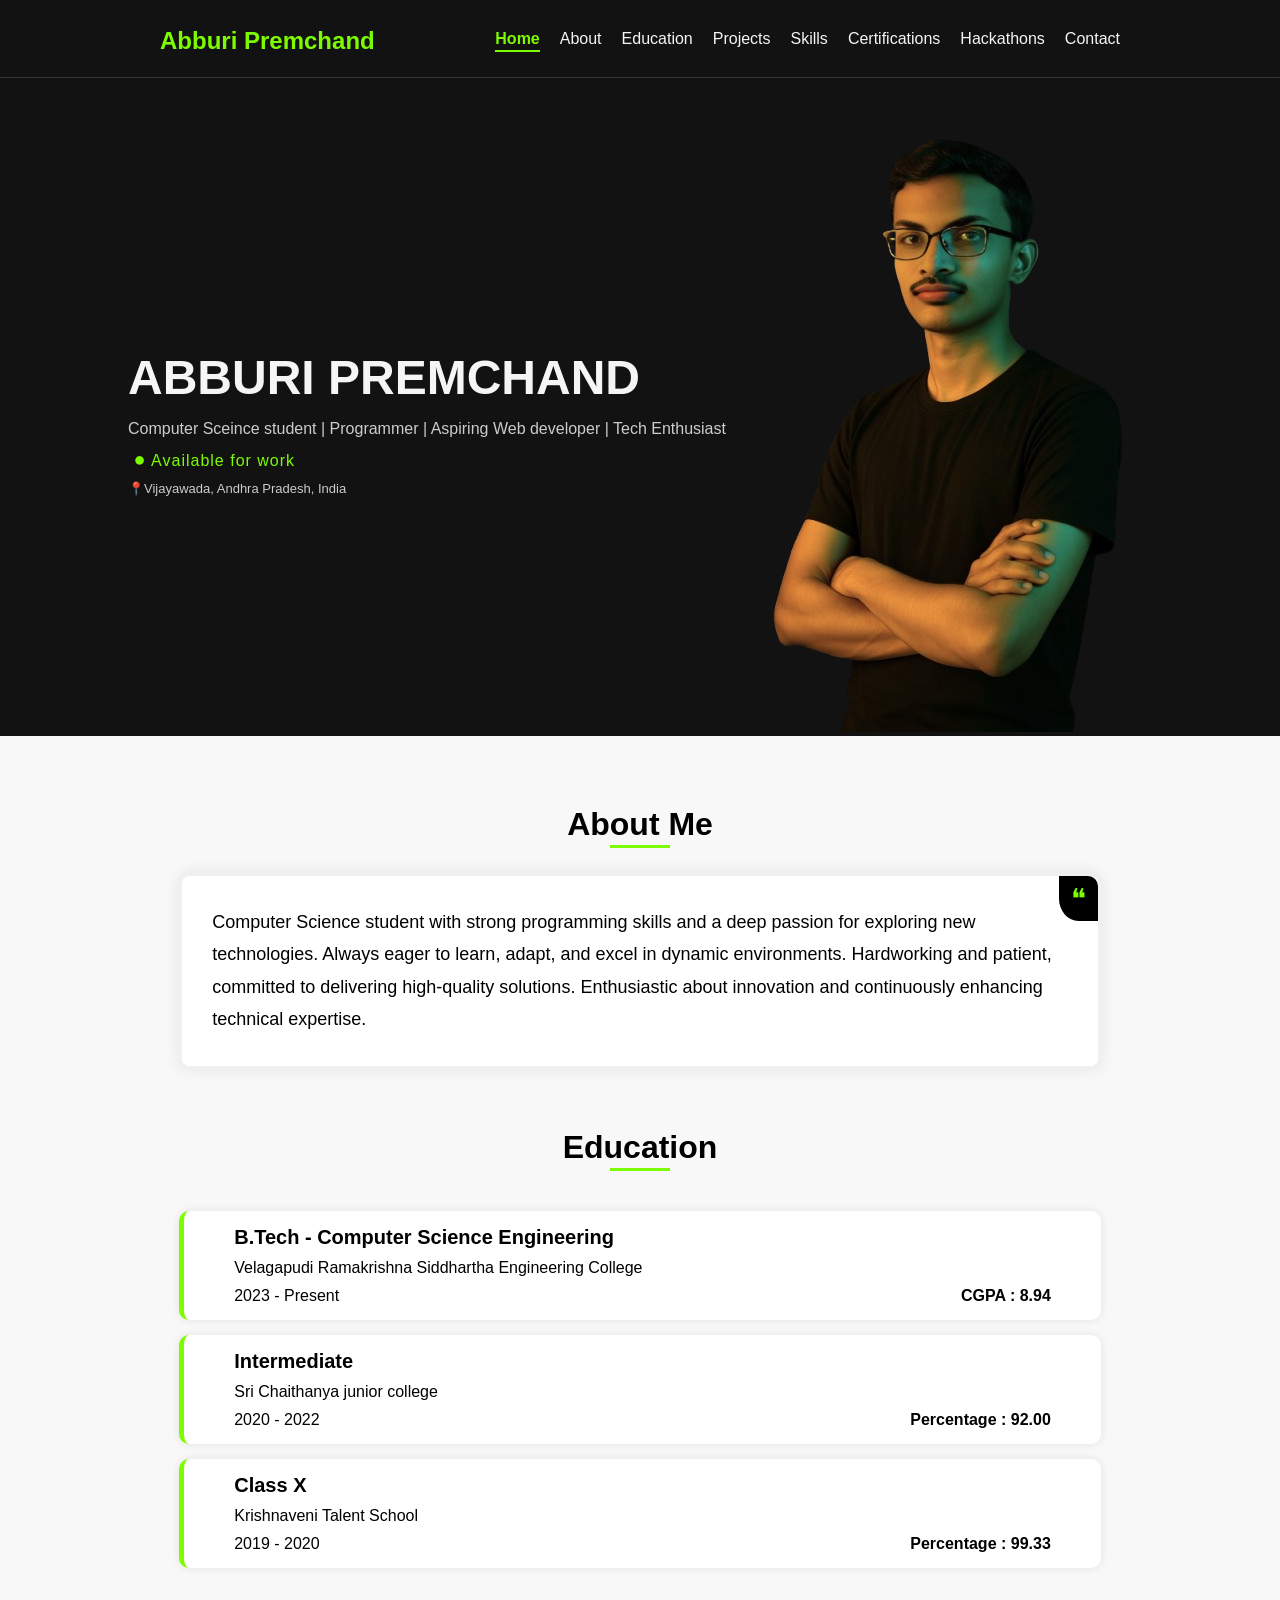
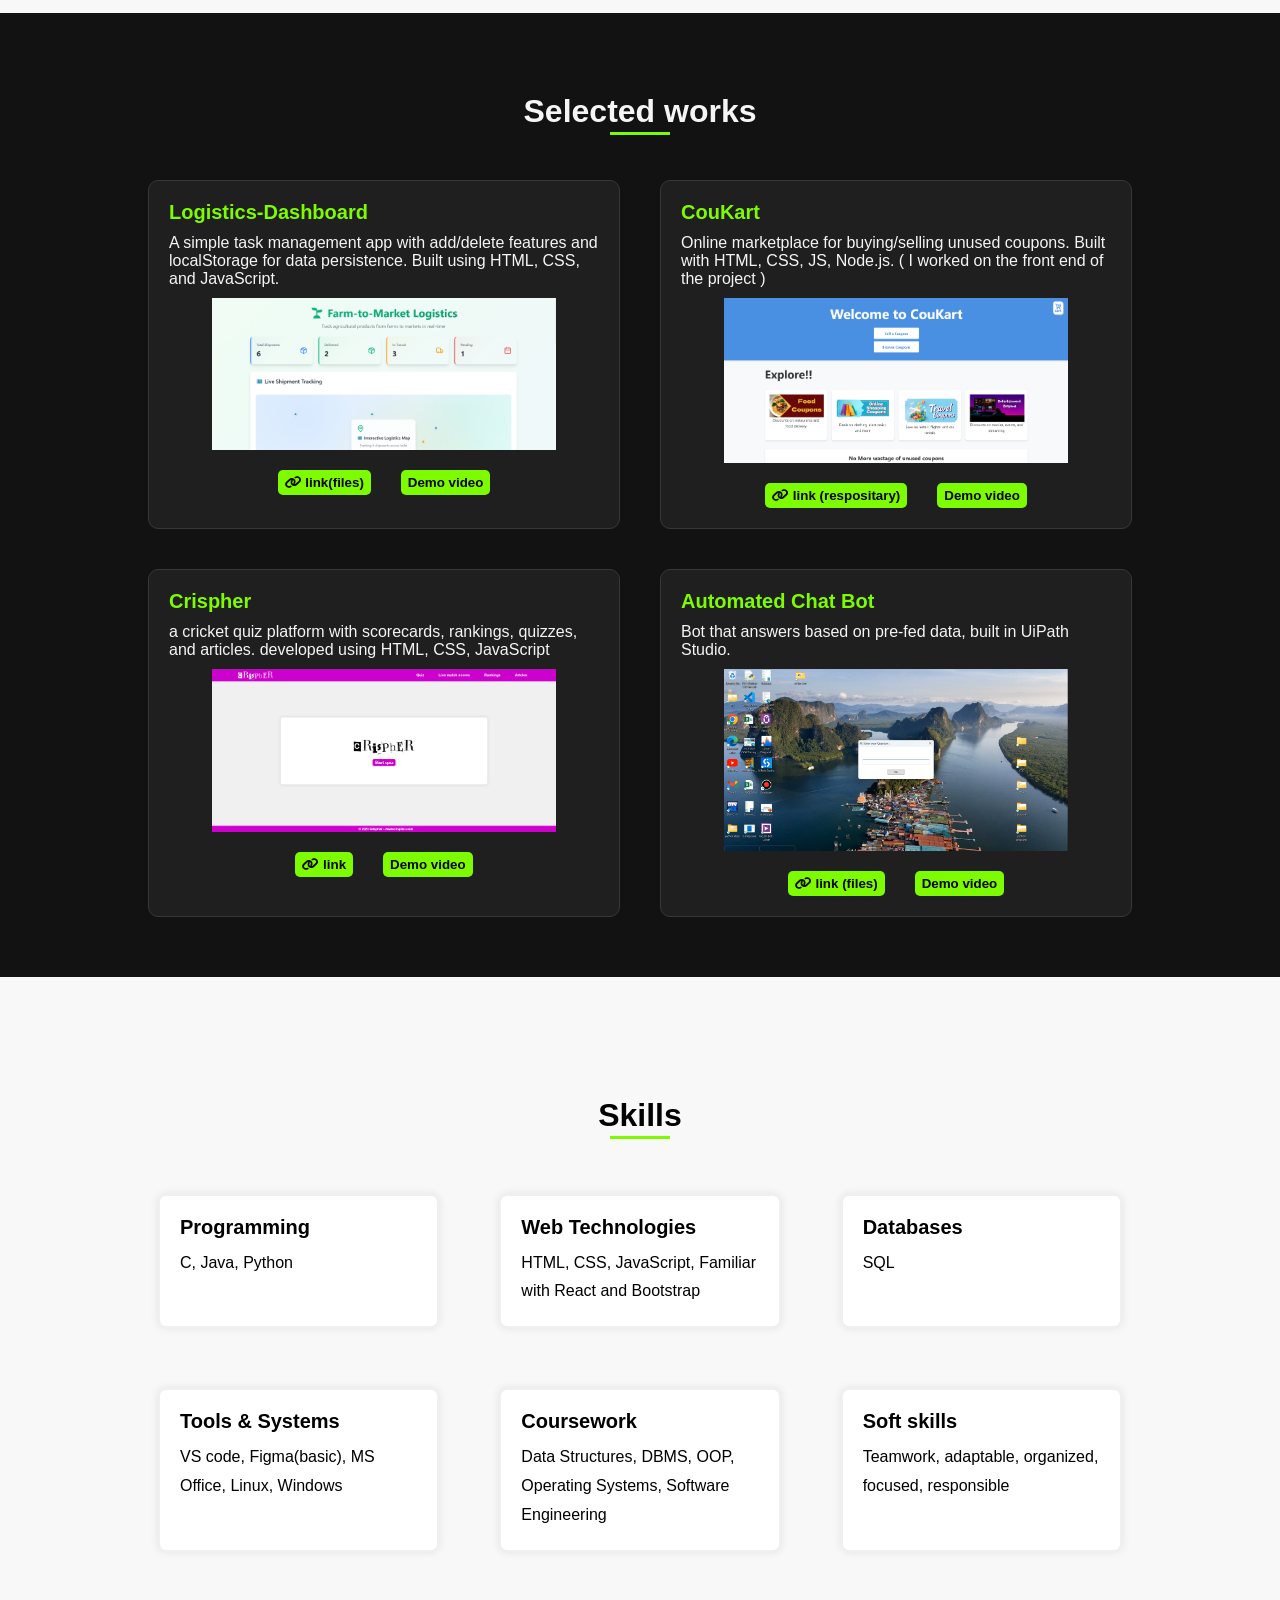
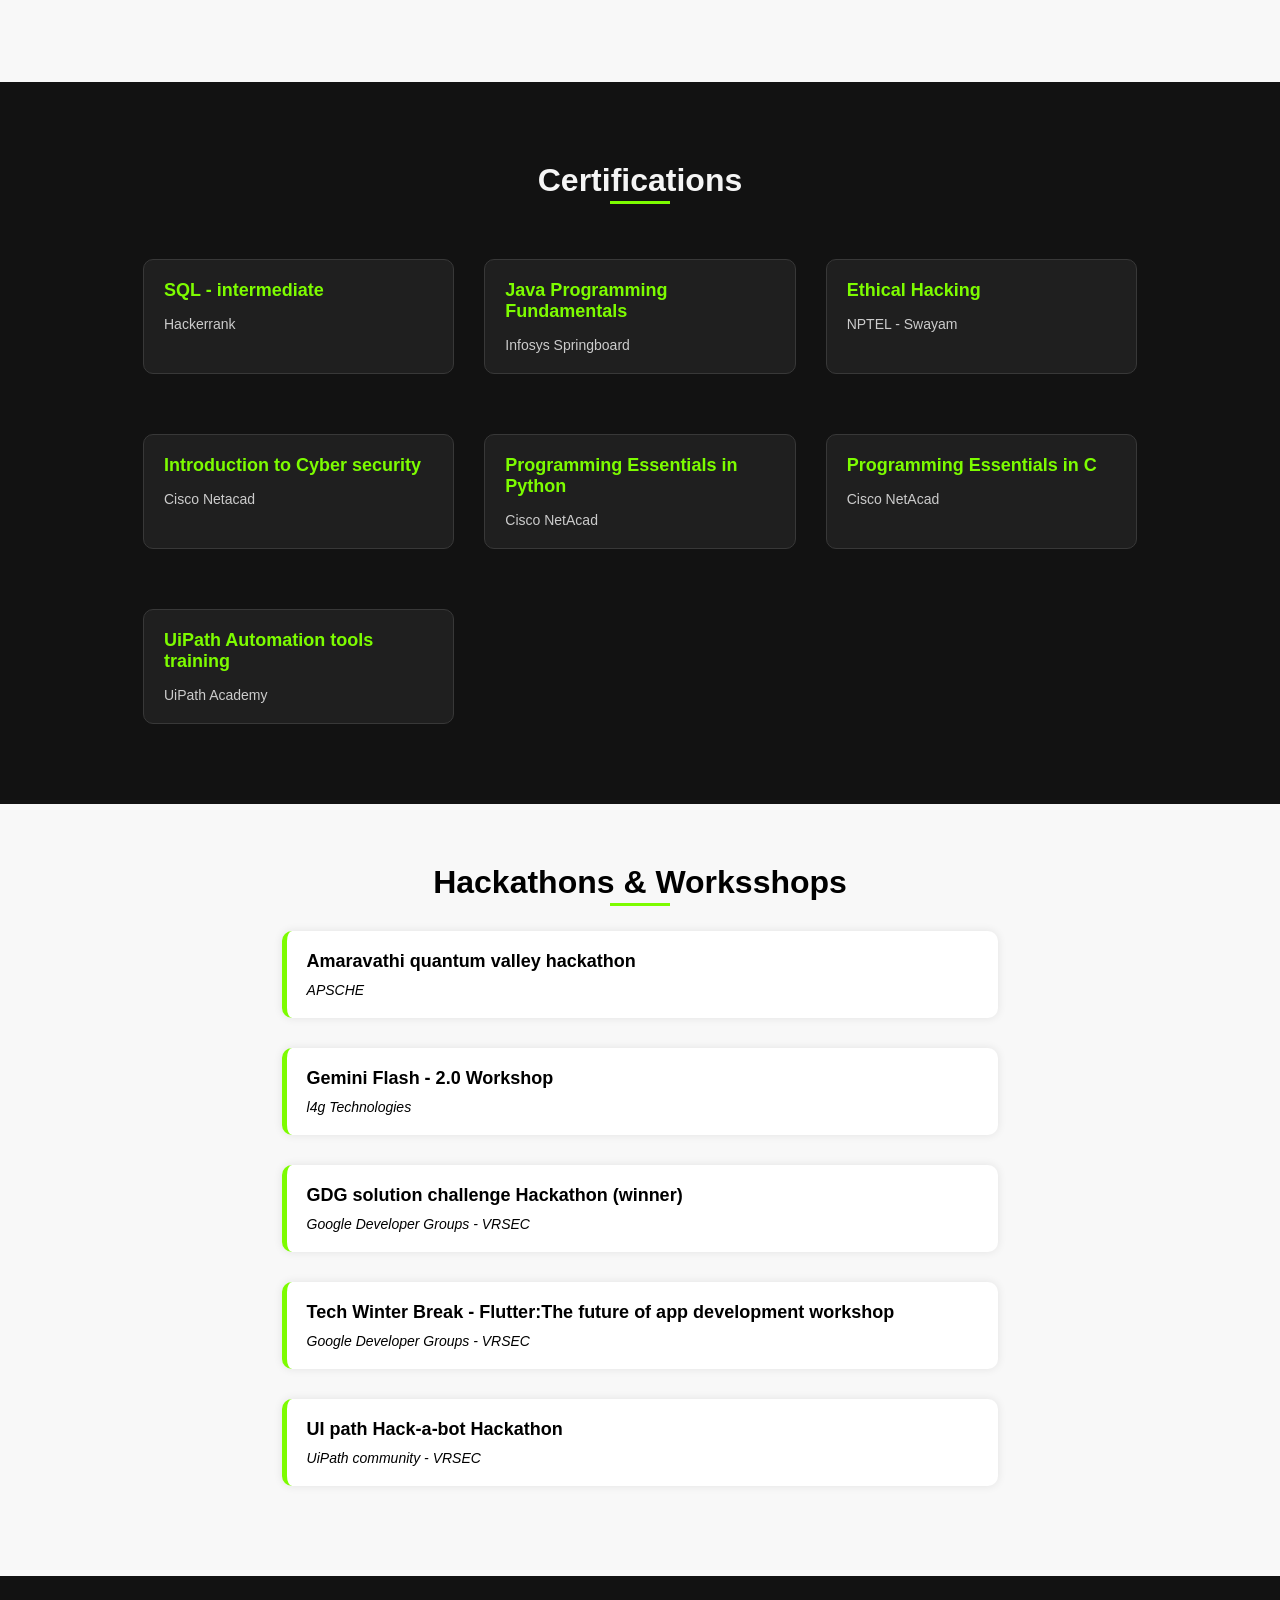
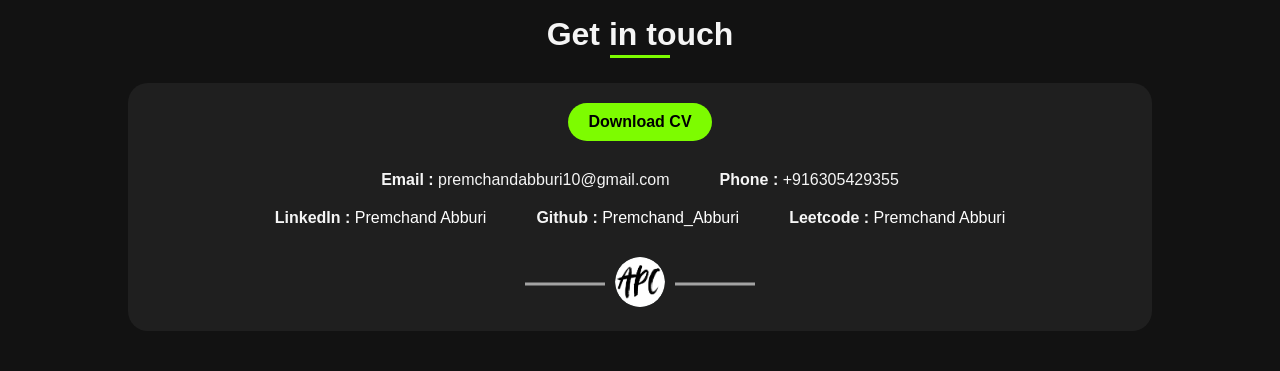
==== commit 37d9b8c3: "Update index.html" ====
--- a/index.html
+++ b/index.html
@@ -92,16 +92,16 @@
                 <h1 class="heading">Selected works</h1>
                 <div class="project-container">
                     <div class="project-card">
-                        <h2>To-do list Web page</h2>
+                        <h2>Logistics-Dashboard</h2>
                         <p>A simple task management app with add/delete features and localStorage for data persistence. 
                             Built using HTML, CSS, and JavaScript.</p>
                         <div class="image">
-                            <img src="./resources/p-images/todo.png" alt="to-do list"/>
-                        </div>
-                        <div class="view-btns">
-                            <button><a href="https://premchand105.github.io/to-do-list/" target="_blank">
-                                <i class="fa-solid fa-link"></i> link</a></button>
-                            <button><a href="./resources/p-videos/to-do.mp4" target="_blank">Demo video</a></button>
+                            <img src="logistics.png" alt="to-do list"/>
+                        </div>
+                        <div class="view-btns">
+                            <button><a href="https://drive.google.com/file/d/1lkDPN2hpm9Gvavqq4AhMGynW4MxRwvjo/view?usp=sharing" target="_blank">
+                                <i class="fa-solid fa-link"></i> link(files)</a></button>
+                            <button><a href="logistics.mp4" target="_blank">Demo video</a></button>
                         </div>
                     </div>
                     <div class="project-card">
@@ -285,3 +285,4 @@
 
 
 
+
